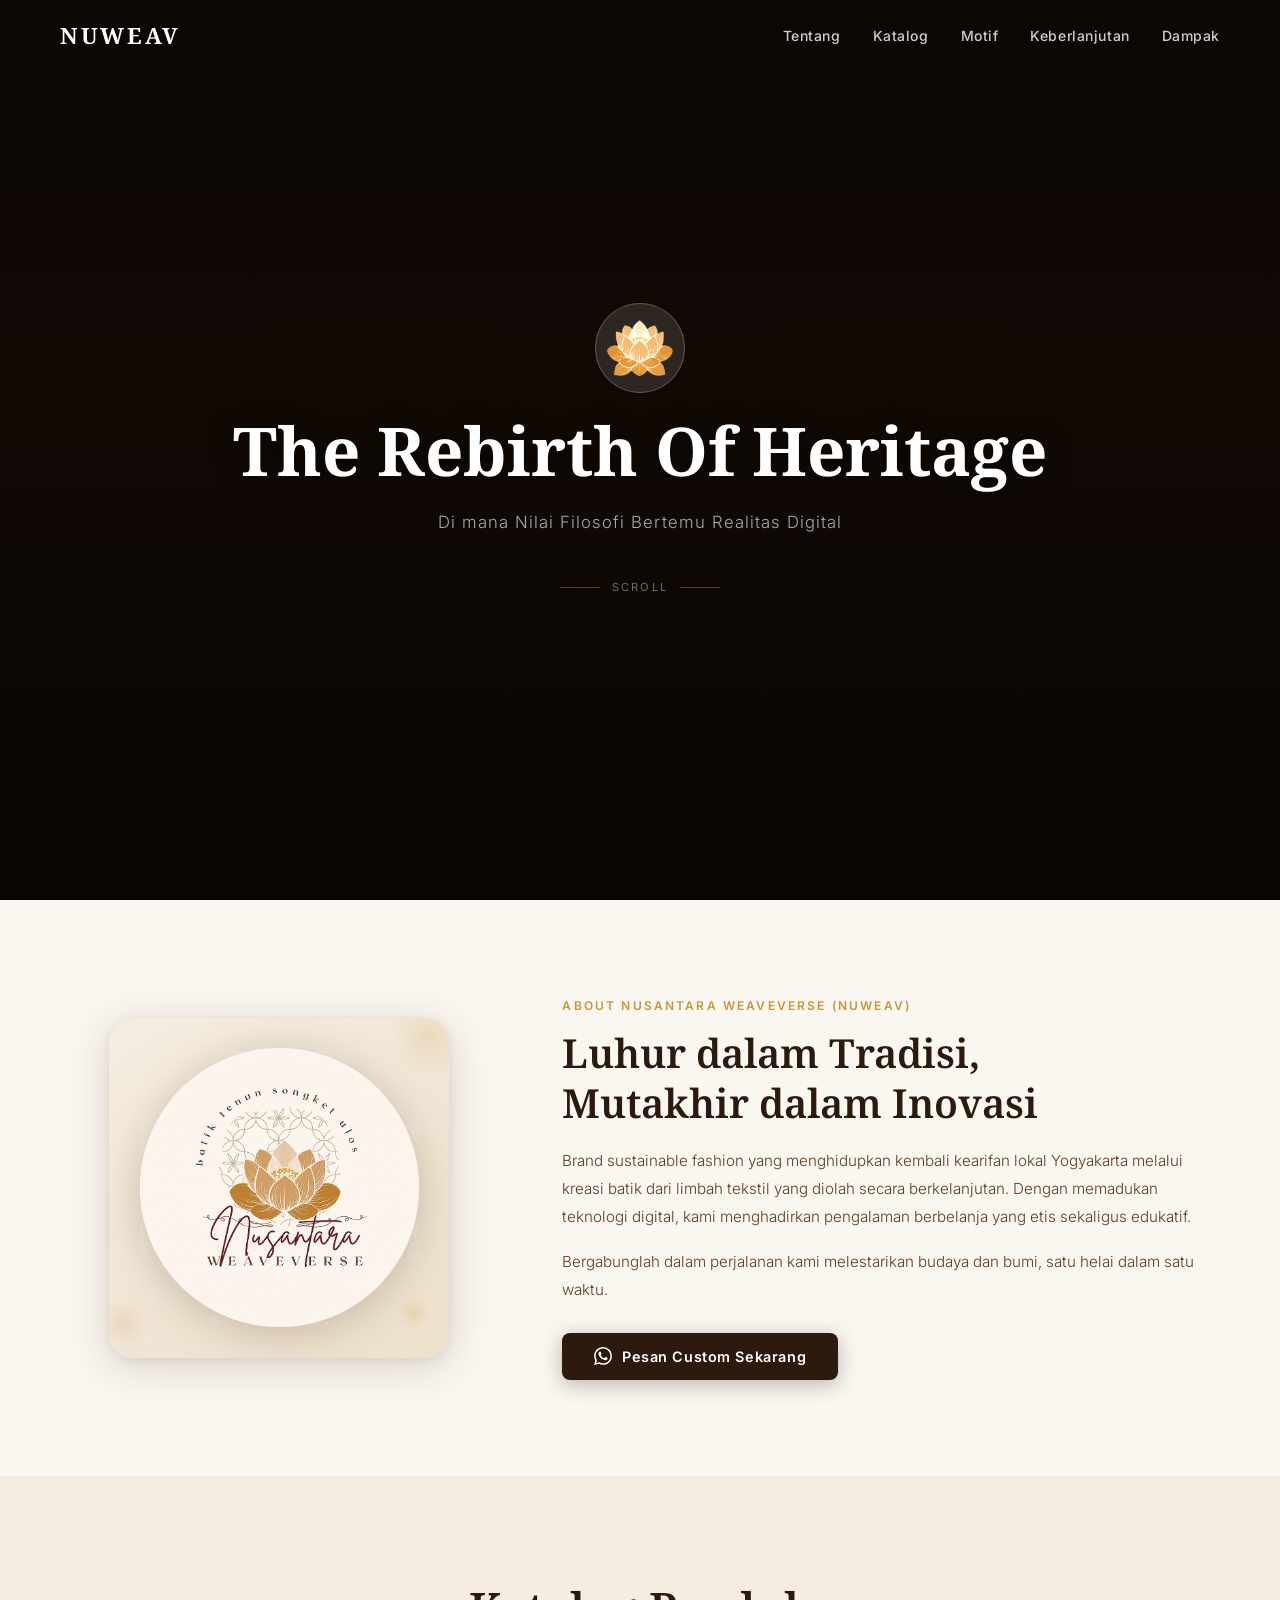
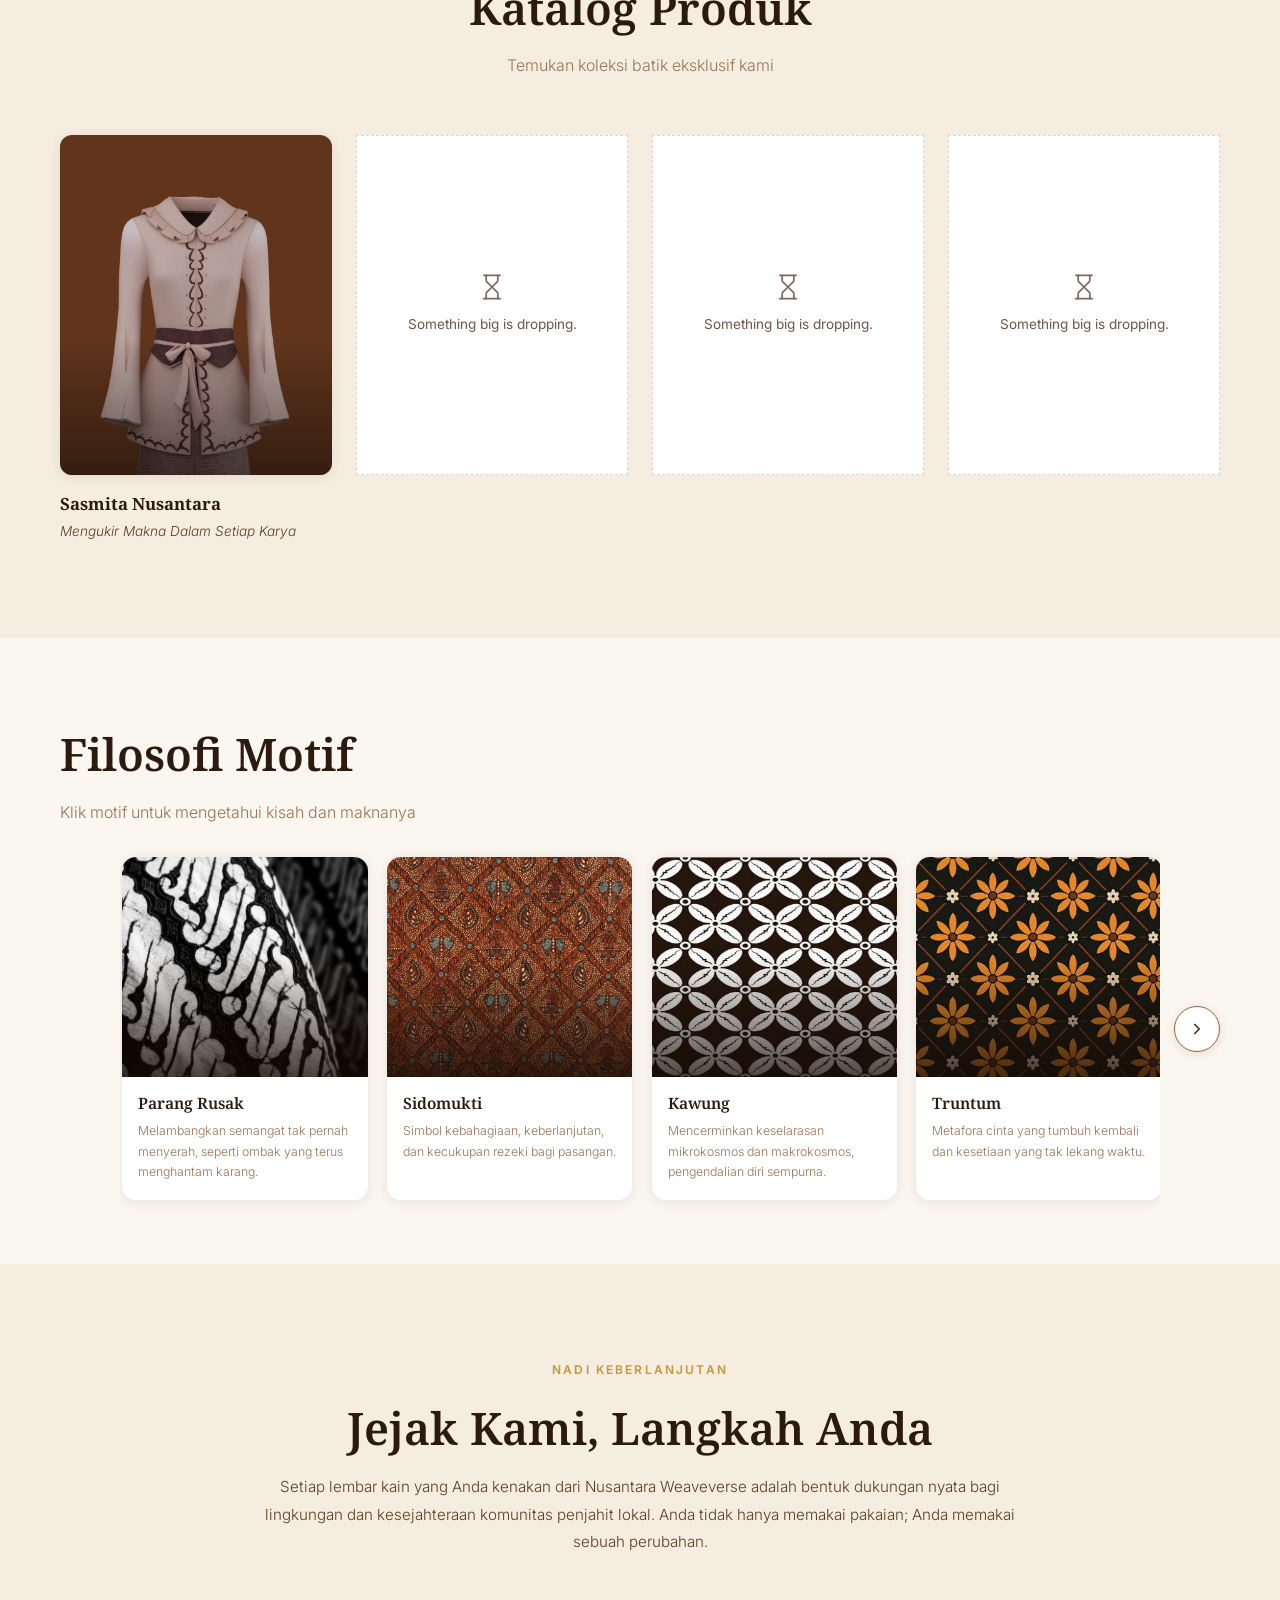
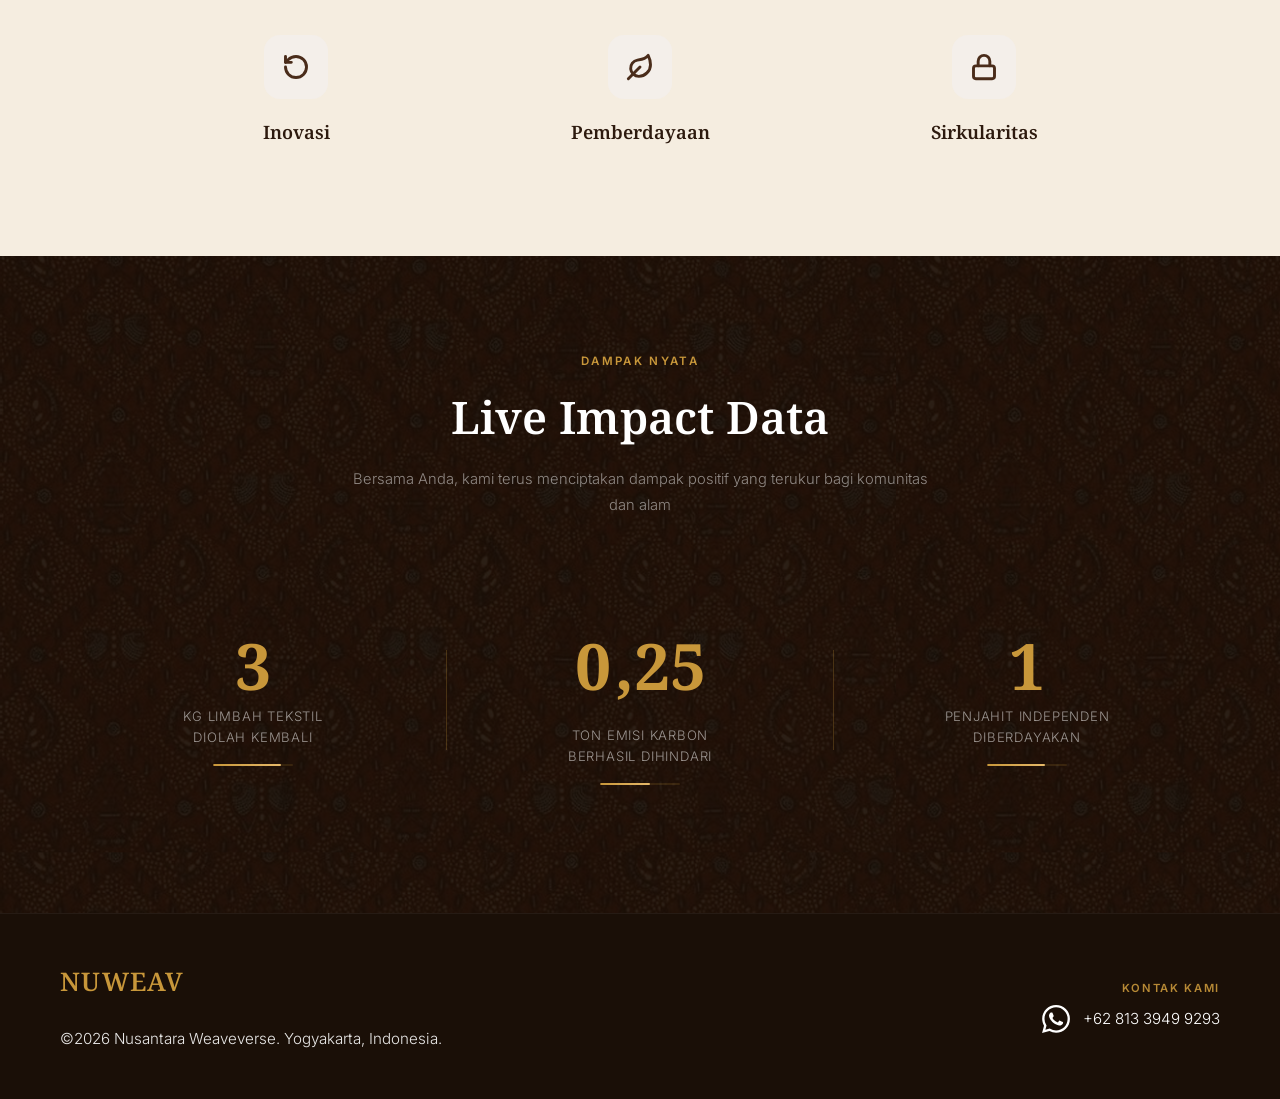
==== index.html @ a5149f07 "Add files via upload" ====
<!DOCTYPE html>
<html lang="id">
<head>
  <meta charset="UTF-8" />
  <meta name="viewport" content="width=device-width, initial-scale=1.0" />
  <title>Nuweav — The Rebirth Of Heritage</title>
  <meta name="description" content="Nuweav menghadirkan warisan batik Nusantara yang luhur dengan sentuhan inovasi modern. Temukan koleksi eksklusif kami." />
  <link rel="preconnect" href="https://fonts.googleapis.com" />
  <link rel="preconnect" href="https://fonts.gstatic.com" crossorigin />
  <link href="https://fonts.googleapis.com/css2?family=Noto+Serif:ital,wght@0,400;0,600;0,700;1,400&family=Inter:wght@300;400;500;600&display=swap" rel="stylesheet" />
  <link rel="stylesheet" href="style.css" />
  <link rel="stylesheet" href="reveal.css" />
  <link rel="icon" href="assets/bunga1.png">
</head>
<body>

  <!-- ══════════ NAVBAR ══════════ -->
  <nav class="navbar" id="navbar">
    <div class="nav-container">
      <div class="nav-logo">
        <span class="logo-text">NUWEAV</span>
      </div>
      <ul class="nav-links" id="navLinks">
        <li><a href="#about" class="nav-link">Tentang</a></li>
        <li><a href="#catalog" class="nav-link">Katalog</a></li>
        <li><a href="#motif" class="nav-link">Motif</a></li>
        <li><a href="#sustainability" class="nav-link">Keberlanjutan</a></li>
        <li><a href="#impact" class="nav-link">Dampak</a></li>
      </ul>
      <button class="hamburger" id="hamburger" aria-label="Toggle menu">
        <span></span><span></span><span></span>
      </button>
    </div>
  </nav>

  <!-- ══════════ HERO ══════════ -->
  <section class="hero" id="hero">
    <div class="hero-overlay"></div>
    <div class="hero-content">

      <div class="hero-badge">
       <img src="assets/bunga1.png" alt="Nuweav logo emblem" class="hero-logo-img" />
      </div>
      <h1 class="hero-title">The Rebirth Of Heritage</h1>
      <p class="hero-subtitle">Di mana Nilai Filosofi Bertemu Realitas Digital</p>
      <div class="hero-scroll-indicator">
        <div class="scroll-line"></div>
        <span>Scroll</span>
        <div class="scroll-line"></div>
      </div>
    </div>
    <video class="hero-video" autoplay muted loop playsinline>
    <source src="assets/batik.mp4" type="video/mp4" />
  </video>
  </section>

  <!-- ══════════ ABOUT ══════════ -->
  <section class="about" id="about">
    <div class="container">
      <div class="about-grid">

        <!-- LEFT: Logo card with animations -->
        <div class="about-visual">
          <div class="about-card" id="aboutCard">
            <!-- Floating decorative orbs -->
            <div class="orb orb-1"></div>
            <div class="orb orb-2"></div>
            <div class="orb orb-3"></div>
            <!-- Logo image -->
            <img src="assets/logobg.png" alt="Nuweav Nusantara Weaveverse logo" class="about-logo-img" id="aboutLogo" />
            <!-- Rotating ring -->
            <div class="about-ring"></div>
            <!-- Hover shimmer -->
            <div class="about-shimmer"></div>
          </div>
        </div>

        <!-- RIGHT: Text content -->
        <div class="about-content">
          <p class="section-eyebrow">About Nusantara Weaveverse (Nuweav)</p>
          <h2 class="about-title">Luhur dalam Tradisi,<br />Mutakhir dalam Inovasi</h2>
          <p class="about-body">
            Brand sustainable fashion yang menghidupkan kembali kearifan lokal Yogyakarta melalui kreasi batik dari limbah tekstil yang diolah secara berkelanjutan. Dengan memadukan teknologi digital, kami menghadirkan pengalaman berbelanja yang etis sekaligus edukatif.
          </p>
          <p class="about-body">
            Bergabunglah dalam perjalanan kami melestarikan budaya dan bumi, satu helai dalam satu waktu.
          </p>
          <div class="about-actions">
            <a href="https://wa.me/6281339499293?text=Halo%20Nuweav,%20saya%20tertarik%20untuk%20pesan%20kustom%20batik." target="_blank" class="btn-primary btn-wa" id="btnPesan">
              <svg viewBox="0 0 24 24" fill="currentColor" width="18" height="18"><path d="M17.472 14.382c-.297-.149-1.758-.867-2.03-.967-.273-.099-.471-.148-.67.15-.197.297-.767.966-.94 1.164-.173.199-.347.223-.644.075-.297-.15-1.255-.463-2.39-1.475-.883-.788-1.48-1.761-1.653-2.059-.173-.297-.018-.458.13-.606.134-.133.298-.347.446-.52.149-.174.198-.298.298-.497.099-.198.05-.371-.025-.52-.075-.149-.669-1.612-.916-2.207-.242-.579-.487-.5-.669-.51-.173-.008-.371-.01-.57-.01-.198 0-.52.074-.792.372-.272.297-1.04 1.016-1.04 2.479 0 1.462 1.065 2.875 1.213 3.074.149.198 2.096 3.2 5.077 4.487.709.306 1.262.489 1.694.625.712.227 1.36.195 1.871.118.571-.085 1.758-.719 2.006-1.413.248-.694.248-1.289.173-1.413-.074-.124-.272-.198-.57-.347m-5.421 7.403h-.004a9.87 9.87 0 01-5.031-1.378l-.361-.214-3.741.982.998-3.648-.235-.374a9.86 9.86 0 01-1.51-5.26c.001-5.45 4.436-9.884 9.888-9.884 2.64 0 5.122 1.03 6.988 2.898a9.825 9.825 0 012.893 6.994c-.003 5.45-4.437 9.884-9.885 9.884m8.413-18.297A11.815 11.815 0 0012.05 0C5.495 0 .16 5.335.157 11.892c0 2.096.547 4.142 1.588 5.945L.057 24l6.305-1.654a11.882 11.882 0 005.683 1.448h.005c6.554 0 11.89-5.335 11.893-11.893a11.821 11.821 0 00-3.48-8.413Z"/></svg>
              Pesan Custom Sekarang
            </a>
          </div>
        </div>

      </div>
    </div>
  </section>

  <!-- ══════════ KATALOG PRODUK ══════════ -->
  <section class="catalog" id="catalog">
    <div class="container">
      <div class="section-header">
        <h2 class="section-title">Katalog Produk</h2>
        <p class="section-sub">Temukan koleksi batik eksklusif kami</p>
      </div>
      <div class="catalog-grid">
        
        <!-- Product 1 (Active/Featured) -->
        <div class="catalog-item active-item" id="prod1">
          <div class="item-img-box">
            <img src="assets/bajurok.png" alt="Sasmita Nusantara" class="item-img" />
          </div>
          <div class="item-info">
            <h3 class="item-title">Sasmita Nusantara</h3>
            <p class="item-sub">Mengukir Makna Dalam Setiap Karya</p>
          </div>
        </div>

        <!-- Product 2 (Placeholder) -->
        <div class="catalog-item placeholder-item">
          <div class="placeholder-box">
            <div class="placeholder-content">
              <svg viewBox="0 0 24 24" fill="none" stroke="currentColor" stroke-width="1.5" stroke-linecap="round" stroke-linejoin="round" class="hourglass-icon">
                <path d="M5 22h14"></path>
                <path d="M5 2h14"></path>
                <path d="M17 22v-4.172a2 2 0 0 0-.586-1.414L12 12l-4.414 4.414A2 2 0 0 0 7 17.828V22"></path>
                <path d="M7 2v4.172a2 2 0 0 0 .586 1.414L12 12l4.414-4.414A2 2 0 0 0 17 6.172V2"></path>
              </svg>
              <p>Something big is dropping.</p>
            </div>
          </div>
        </div>

        <!-- Product 3 (Placeholder) -->
        <div class="catalog-item placeholder-item">
          <div class="placeholder-box">
            <div class="placeholder-content">
              <svg viewBox="0 0 24 24" fill="none" stroke="currentColor" stroke-width="1.5" stroke-linecap="round" stroke-linejoin="round" class="hourglass-icon">
                <path d="M5 22h14"></path>
                <path d="M5 2h14"></path>
                <path d="M17 22v-4.172a2 2 0 0 0-.586-1.414L12 12l-4.414 4.414A2 2 0 0 0 7 17.828V22"></path>
                <path d="M7 2v4.172a2 2 0 0 0 .586 1.414L12 12l4.414-4.414A2 2 0 0 0 17 6.172V2"></path>
              </svg>
              <p>Something big is dropping.</p>
            </div>
          </div>
        </div>

        <!-- Product 4 (Placeholder) -->
        <div class="catalog-item placeholder-item">
          <div class="placeholder-box">
            <div class="placeholder-content">
              <svg viewBox="0 0 24 24" fill="none" stroke="currentColor" stroke-width="1.5" stroke-linecap="round" stroke-linejoin="round" class="hourglass-icon">
                <path d="M5 22h14"></path>
                <path d="M5 2h14"></path>
                <path d="M17 22v-4.172a2 2 0 0 0-.586-1.414L12 12l-4.414 4.414A2 2 0 0 0 7 17.828V22"></path>
                <path d="M7 2v4.172a2 2 0 0 0 .586 1.414L12 12l4.414-4.414A2 2 0 0 0 17 6.172V2"></path>
              </svg>
              <p>Something big is dropping.</p>
            </div>
          </div>
        </div>

      </div>
    </div>
  </section>

  <!-- ══════════ FILOSOFI MOTIF ══════════ -->
  <section class="motif" id="motif">
    <div class="container">

      <div class="motif-top">
        <div>
          <h2 class="section-title">Filosofi Motif</h2>
          <p class="section-sub">Klik motif untuk mengetahui kisah dan maknanya</p>
        </div>
      </div>

      <!-- [left-arrow] [overflow-clip] [right-arrow] -->
      <div class="motif-row">

        <button class="motif-arr motif-arr-left motif-hidden" id="motifLeft" aria-label="Sebelumnya">
          <svg viewBox="0 0 24 24" fill="none" stroke="currentColor" stroke-width="2.2" stroke-linecap="round" stroke-linejoin="round">
            <polyline points="15 18 9 12 15 6"/>
          </svg>
        </button>

        <div class="motif-clip" id="motifClip">
          <div class="motif-track" id="motifTrack">

            <div class="motif-slide" data-key="parang">
              <div class="motif-img-wrap">
                <img src="assets/motif1.png" alt="Motif Parang Rusak" class="motif-img" />
                <div class="motif-gradient"></div>
                <span class="motif-hint">Klik untuk filosofi</span>
              </div>
              <div class="motif-caption">
                <h3 class="motif-name">Parang Rusak</h3>
                <p class="motif-desc">Melambangkan semangat tak pernah menyerah, seperti ombak yang terus menghantam karang.</p>
              </div>
            </div>

            <div class="motif-slide" data-key="sidomukti">
              <div class="motif-img-wrap">
                <img src="assets/Motif/motif2.png" alt="Motif Sidomukti" class="motif-img" />
                <div class="motif-gradient"></div>
                <span class="motif-hint">Klik untuk filosofi</span>
              </div>
              <div class="motif-caption">
                <h3 class="motif-name">Sidomukti</h3>
                <p class="motif-desc">Simbol kebahagiaan, keberlanjutan, dan kecukupan rezeki bagi pasangan.</p>
              </div>
            </div>

            <div class="motif-slide" data-key="kawung">
              <div class="motif-img-wrap">
                <img src="assets/Motif/motif3.png" alt="Motif Kawung" class="motif-img" />
                <div class="motif-gradient"></div>
                <span class="motif-hint">Klik untuk filosofi</span>
              </div>
              <div class="motif-caption">
                <h3 class="motif-name">Kawung</h3>
                <p class="motif-desc">Mencerminkan keselarasan mikrokosmos dan makrokosmos, pengendalian diri sempurna.</p>
              </div>
            </div>

            <div class="motif-slide" data-key="truntum">
              <div class="motif-img-wrap">
                <img src="assets/Motif/motif4.png" alt="Motif Truntum" class="motif-img" />
                <div class="motif-gradient"></div>
                <span class="motif-hint">Klik untuk filosofi</span>
              </div>
              <div class="motif-caption">
                <h3 class="motif-name">Truntum</h3>
                <p class="motif-desc">Metafora cinta yang tumbuh kembali dan kesetiaan yang tak lekang waktu.</p>
              </div>
            </div>

            <div class="motif-slide" data-key="sekarjagad">
              <div class="motif-img-wrap">
                <img src="assets/motif5.png" alt="Motif Sekar Jagad" class="motif-img" />
                <div class="motif-gradient"></div>
                <span class="motif-hint">Klik untuk filosofi</span>
              </div>
              <div class="motif-caption">
                <h3 class="motif-name">Sekar Jagad</h3>
                <p class="motif-desc">Keindahan keragaman dunia — menyatukan berbagai pola dalam satu harmoni.</p>
              </div>
            </div>

          </div><!-- /motif-track -->
        </div><!-- /motif-clip -->

        <button class="motif-arr motif-arr-right" id="motifRight" aria-label="Selanjutnya">
          <svg viewBox="0 0 24 24" fill="none" stroke="currentColor" stroke-width="2.2" stroke-linecap="round" stroke-linejoin="round">
            <polyline points="9 18 15 12 9 6"/>
          </svg>
        </button>

      </div><!-- /motif-row -->
    </div>
  </section>

    <!-- ══════════ MODAL FILOSOFI ══════════ -->
  <div class="motif-modal" id="motifModal" role="dialog" aria-modal="true" aria-label="Filosofi Motif">
    <div class="modal-backdrop" id="modalBackdrop"></div>
    <div class="modal-panel" id="modalPanel">
      <button class="modal-close" id="modalClose" aria-label="Tutup">&times;</button>
      <div class="modal-inner">
        <div class="modal-img-wrap">
          <img src="" alt="" class="modal-img" id="modalImg" />
        </div>
        <div class="modal-body">
          <p class="modal-eyebrow">Filosofi Motif</p>
          <h2 class="modal-title" id="modalTitle"></h2>
          <div class="modal-content" id="modalContent"></div>
        </div>
      </div>
    </div>
  </div>

  <!-- ══════════ MODAL PRODUK 3D ══════════ -->
  <div class="prod-modal" id="prodModal" role="dialog" aria-modal="true" aria-label="Detail Produk">
    <div class="modal-backdrop" id="prodModalBackdrop"></div>
    <div class="prod-panel">
      <button class="modal-close" id="prodModalClose" aria-label="Tutup">&times;</button>
      
      <!-- Kiri: 3D Model -->
      <div class="prod-3d-wrap">
        <model-viewer 
          src="assets/kebaya.glb" 
          camera-controls 
          auto-rotate 
          disable-zoom
          disable-pan
          scale="1.15 1.15 1.15"
          min-camera-orbit="auto 85deg auto"
          max-camera-orbit="auto 85deg auto"
          shadow-intensity="1"
          exposure="1"
          alt="3D Model Kebaya">
          <!-- Loading Indicator -->
          <div class="progress-bar hide" slot="progress-bar">
            <div class="update-bar"></div>
            <div class="progress-text" id="modelProgressText">Memuat 3D... 0%</div>
          </div>
          <div slot="poster" class="poster"></div>
        </model-viewer>
      </div>

      <!-- Kanan: Konten Teks -->
      <div class="prod-info-box">
        <div class="prod-info-inner">
          <h2 class="prod-title">Sasmita Nusantara</h2>
          <div class="prod-divider"></div>
          
          <div class="prod-desc">
            <p class="prod-quote">"Mengukir Makna dalam Setiap Karya. Menghadirkan harmoni tradisi dan estetika modern dalam satu isyarat indah."</p>
          </div>
          
          <div class="prod-action-area">
            <div class="prod-price-box">
              <span class="price-label">Harga</span>
              <span class="prod-price">Rp1.050.000</span>
            </div>
            
            <a href="checkout/index.html" class="btn-beli-elegant">
              <span>Pesan</span>
              <svg viewBox="0 0 24 24" fill="none" stroke="currentColor" stroke-width="2" stroke-linecap="round" stroke-linejoin="round"><line x1="5" y1="12" x2="19" y2="12"></line><polyline points="12 5 19 12 12 19"></polyline></svg>
            </a>
          </div>
        </div>
      </div>

    </div>
  </div>

  <!-- ══════════ NADI KEBERLANJUTAN ══════════ -->
  <section class="sustainability" id="sustainability">
    <div class="container">
      <div class="sustain-inner">
        <div class="section-header sustain-clean-header">
          <h2 class="section-eyebrow">Nadi Keberlanjutan</h2>
          <h1 class="section-title">Jejak Kami, Langkah Anda</h1>
          <p class="sustain-desc"> 
            Setiap lembar kain yang Anda kenakan dari Nusantara Weaveverse adalah bentuk dukungan nyata bagi lingkungan dan kesejahteraan komunitas penjahit lokal. Anda tidak hanya memakai pakaian; Anda memakai sebuah perubahan.
          </p>
        </div>

        <div class="sustain-grid">
          
          <div class="sustain-item">
            <button class="sustain-btn">
              <div class="sustain-icon">
                <svg viewBox="0 0 24 24" fill="none" stroke="currentColor" stroke-width="2.5" stroke-linecap="round" stroke-linejoin="round">
                  <path d="M3 12a9 9 0 1 0 9-9 9.75 9.75 0 0 0-6.74 2.74L3 8"/><path d="M3 3v5h5"/>
                </svg>
              </div>
              <span class="sustain-btn-text">Inovasi</span>
            </button>
            <div class="sustain-content">
              <div class="sustain-content-inner">
                <ul>
                  <li><strong>Upcycled Craft :</strong> Mengubah perca kain berkualitas menjadi struktur utama desain premium.</li>
                  <li><strong>Simbiosis Estetika :</strong> Mengintegrasikan motif pakem (Parang & Kawung) ke material daur ulang tanpa cela.</li>
                  <li><strong>Target Zero Landfill :</strong> Komitmen nyata memutus alur sampah tekstil menuju TPA melalui rekayasa desain.</li>
                </ul>
              </div>
            </div>
          </div>

          <div class="sustain-item">
            <button class="sustain-btn">
              <div class="sustain-icon">
                <svg viewBox="0 0 24 24" fill="none" stroke="currentColor" stroke-width="2.5" stroke-linecap="round" stroke-linejoin="round">
                  <path d="M11 20A7 7 0 0 1 9.8 6.1C15.5 5 17 4.48 19 2c1 2 2 4.18 2 8 0 5.5-4.78 10-10 10Z"/><path d="M2 22l10-10"/>
                </svg>
              </div>
              <span class="sustain-btn-text">Pemberdayaan</span>
            </button>
            <div class="sustain-content">
              <div class="sustain-content-inner">
                <ul>
                  <li><strong>Penjahit Berdaya :</strong> Kemitraan dengan penjahit rumahan Yogyakarta lewat sistem upah yang adil (fair wage).</li>
                  <li><strong>Ekosistem Lokal :</strong> Menjaga napas ekonomi UMKM pengrajin batik tulis dan cap tradisional.</li>
                </ul>
              </div>
            </div>
          </div>

          <div class="sustain-item">
            <button class="sustain-btn">
              <div class="sustain-icon">
                <svg viewBox="0 0 24 24" fill="none" stroke="currentColor" stroke-width="2.5" stroke-linecap="round" stroke-linejoin="round">
                  <rect x="3" y="11" width="18" height="11" rx="2" ry="2"></rect><path d="M7 11V7a5 5 0 0 1 10 0v4"></path>
                </svg>
              </div>
              <span class="sustain-btn-text">Sirkularitas</span>
            </button>
            <div class="sustain-content">
              <div class="sustain-content-inner">
                <ul>
                  <li><strong>Slow Fashion :</strong> Fokus pada kualitas ketimbang kuantitas; satu produk untuk selamanya.</li>
                  <li><strong>Circular System :</strong> Menghilangkan konsep "sampah" dalam setiap tahap produksi dari hulu ke hilir.</li>
                </ul>
              </div>
            </div>
          </div>

        </div>
      </div>
    </div>
  </section>

  <!-- ══════════ LIVE IMPACT DATA ══════════ -->
  <section class="impact" id="impact">
    <div class="impact-bg-pattern"></div>
    <div class="container">
      <div class="impact-header">
        <p class="impact-eyebrow">Dampak Nyata</p>
        <h2 class="impact-title">Live Impact Data</h2>
        <p class="impact-sub">Bersama Anda, kami terus menciptakan dampak positif yang terukur bagi komunitas dan alam</p>
      </div>
      <div class="impact-stats">
        <div class="stat-item" id="statPengrajin">
          <div class="stat-number" data-target="10">0</div>
          <p class="stat-label">KG LIMBAH TEKSTIL<br>DIOLAH KEMBALI</p>
          <div class="stat-bar">
            <div class="stat-fill" style="--fill-width: 85%"></div>
          </div>
        </div>
        <div class="stat-divider"></div>
        <div class="stat-item" id="statMotif">
          <div class="stat-number" data-target="1">0</div>
          <div class="stat-unit">,25</div>
          <p class="stat-label">TON EMISI KARBON<br>BERHASIL DIHINDARI</p>
          <div class="stat-bar">
            <div class="stat-fill" style="--fill-width: 62%"></div>
          </div>
        </div>
        <div class="stat-divider"></div>
        <div class="stat-item" id="statWarisan">
          <div class="stat-number" data-target="3">0</div>
          <p class="stat-label">PENJAHIT INDEPENDEN<br>DIBERDAYAKAN</p>
          <div class="stat-bar">
            <div class="stat-fill" style="--fill-width: 73%"></div>
          </div>
        </div>
      </div>
    </div>
  </section>

  <!-- ══════════ FOOTER ══════════ -->
  <footer class="footer" id="footer">
    <div class="container footer-flex">
      <div class="footer-left">
        <h2 class="footer-brand">NUWEAV</h2>
        <p class="footer-copy">©2026 Nusantara Weaveverse. Yogyakarta, Indonesia.</p>
      </div>
      <div class="footer-right">
        <p class="footer-contact-label">Kontak Kami</p>
        <a href="https://wa.me/6281339499293" class="footer-contact" target="_blank" rel="noopener noreferrer">
          <svg viewBox="0 0 24 24" fill="currentColor" class="wa-icon">
            <path d="M17.472 14.382c-.297-.149-1.758-.867-2.03-.967-.273-.099-.471-.148-.67.15-.197.297-.767.966-.94 1.164-.173.199-.347.223-.644.075-.297-.15-1.255-.463-2.39-1.475-.888-.788-1.489-1.761-1.663-2.06-.173-.297-.018-.458.13-.606.134-.133.298-.347.446-.52.149-.174.198-.298.298-.497.099-.198.05-.371-.025-.52-.075-.149-.669-1.612-.916-2.207-.242-.579-.487-.5-.669-.51-.173-.008-.371-.01-.57-.01-.198 0-.52.074-.792.372-.272.297-1.04 1.016-1.04 2.479 0 1.462 1.065 2.875 1.213 3.074.149.198 2.096 3.2 5.077 4.487.709.306 1.262.489 1.694.625.712.227 1.36.195 1.871.118.571-.085 1.758-.719 2.006-1.413.248-.694.248-1.289.173-1.413-.074-.124-.272-.198-.57-.347m-5.421 7.403h-.004a9.87 9.87 0 01-5.031-1.378l-.361-.214-3.741.982.998-3.648-.235-.374a9.86 9.86 0 01-1.51-5.26c.001-5.45 4.436-9.884 9.888-9.884 2.64 0 5.122 1.03 6.988 2.898a9.825 9.825 0 012.893 6.994c-.003 5.45-4.437 9.884-9.885 9.884m8.413-18.297A11.815 11.815 0 0012.05 0C5.495 0 .16 5.335.157 11.892c0 2.096.547 4.142 1.588 5.945L.057 24l6.305-1.654a11.882 11.882 0 005.683 1.448h.005c6.554 0 11.89-5.335 11.893-11.893a11.821 11.821 0 00-3.48-8.413z"/>
          </svg>
          <span class="wa-text">+62 813 3949 9293</span>
        </a>
      </div>
    </div>
  </footer>

  <!-- Model-viewer library for 3D rendering -->
  <script type="module" src="https://ajax.googleapis.com/ajax/libs/model-viewer/3.5.0/model-viewer.min.js"></script>
  <script src="script.js"></script>
</body>
</html>
---- style.css ----
/* ═══════════════════════════════════════
   NUSEAST — Global Styles
═══════════════════════════════════════ */
*, *::before, *::after { box-sizing: border-box; margin: 0; padding: 0; }

:root {
  --brown-900: #1a0f07;
  --brown-800: #2d1a0e;
  --brown-700: #4a2c1a;
  --brown-600: #6b3f25;
  --brown-400: #a0622e;
  --brown-300: #c4874d;
  --gold:       #c8973a;
  --gold-light: #e6b96a;
  --cream:      #f5ede0;
  --cream-dark: #ede0cc;
  --off-white:  #faf6f0;
  --text-dark:  #1a110a;
  --text-mid:   #5c3d22;
  --text-light: #9a7355;
  --white:      #ffffff;

  --font-display: 'Noto Serif', serif;
  --font-body:    'Inter', sans-serif;

  --transition: 0.35s cubic-bezier(0.4,0,0.2,1);
  --shadow-sm: 0 2px 12px rgba(74,44,26,0.10);
  --shadow-md: 0 8px 32px rgba(74,44,26,0.15);
  --shadow-lg: 0 20px 60px rgba(74,44,26,0.20);
}

html { scroll-behavior: smooth; }

/* Offset untuk fixed navbar saat klik anchor */
section[id] { scroll-margin-top: 80px; }

body {
  font-family: var(--font-body);
  background: var(--off-white);
  color: var(--text-dark);
  overflow-x: hidden;
  line-height: 1.6;
}

img { display: block; max-width: 100%; }
a { text-decoration: none; color: inherit; }
ul { list-style: none; }
button { cursor: pointer; border: none; background: none; font-family: inherit; }

.container {
  width: min(1160px, 92%);
  margin-inline: auto;
}

/* ── Shared Section Styles ── */
.section-header { text-align: center; margin-bottom: 3.5rem; }
.section-title {
  font-family: var(--font-display);
  font-size: clamp(1.8rem, 4vw, 2.8rem);
  color: var(--brown-800);
  font-weight: 600;
  margin-bottom: 0.6rem;
}
.section-sub {
  color: var(--text-light);
  font-size: 1rem;
  font-weight: 300;
}
.section-eyebrow {
  font-size: 0.75rem;
  letter-spacing: 0.18em;
  text-transform: uppercase;
  color: var(--gold);
  font-weight: 600;
  margin-bottom: 0.8rem;
}

/* ═══════════════════════════════════════
   NAVBAR
═══════════════════════════════════════ */
.navbar {
  position: fixed;
  top: 0; left: 0; right: 0;
  z-index: 1000;
  padding: 1.1rem 0;
  transition: var(--transition);
}
.navbar.scrolled {
  background: rgba(26,15,7,0.92);
  backdrop-filter: blur(14px);
  padding: 0.7rem 0;
  box-shadow: 0 4px 30px rgba(0,0,0,0.3);
}
.nav-container {
  width: min(1160px, 92%);
  margin-inline: auto;
  display: flex;
  align-items: center;
  gap: 2rem;
}
.nav-logo {
  margin-right: auto;
}
.logo-text {
  font-family: var(--font-display);
  font-size: 1.4rem;
  font-weight: 700;
  color: var(--white);
  letter-spacing: 0.12em;
}
.nav-links {
  display: flex;
  gap: 2rem;
  align-items: center;
}
.nav-link {
  color: rgba(255,255,255,0.8);
  font-size: 0.875rem;
  font-weight: 500;
  letter-spacing: 0.04em;
  position: relative;
  transition: color var(--transition);
}
.nav-link::after {
  content: '';
  position: absolute;
  bottom: -3px; left: 0; right: 100%;
  height: 1px;
  background: var(--gold);
  transition: right var(--transition);
}
.nav-link:hover { color: var(--gold-light); }
.nav-link:hover::after { right: 0; }
.btn-nav-cta {
  background: var(--brown-700);
  color: var(--white);
  padding: 0.5rem 1.4rem;
  border-radius: 6px;
  font-size: 0.875rem;
  font-weight: 600;
  letter-spacing: 0.04em;
  transition: background var(--transition), transform var(--transition);
  white-space: nowrap;
}
.btn-nav-cta:hover {
  background: var(--gold);
  transform: translateY(-1px);
}
.hamburger {
  display: none;
  flex-direction: column;
  gap: 5px;
  padding: 4px;
}
.hamburger span {
  display: block;
  width: 24px; height: 3px;
  background: var(--white);
  border-radius: 3px;
  transition: var(--transition);
}
.hamburger.active span:nth-child(1) { transform: translateY(8px) rotate(45deg); }
.hamburger.active span:nth-child(2) { opacity: 0; }
.hamburger.active span:nth-child(3) { transform: translateY(-8px) rotate(-45deg); }

/* ═══════════════════════════════════════
   HERO
═══════════════════════════════════════ */
.hero {
  position: relative;
  min-height: 100vh;
  display: flex;
  align-items: center;
  justify-content: center;
  overflow: hidden;
  background: var(--brown-900);
}
.hero-video {
  position: absolute;
  inset: 0;
  width: 100%;
  height: 100%;
  object-fit: cover;
  object-position: center;
  filter: brightness(0.18) saturate(0.8);
  pointer-events: none;
}
.hero-overlay {
  position: absolute;
  inset: 0;
  background: linear-gradient(
    180deg,
    rgba(8,4,2,0.72) 0%,
    rgba(8,4,2,0.55) 45%,
    rgba(8,4,2,0.88) 100%
  );
}
.hero-content {
  position: relative;
  z-index: 2;
  text-align: center;
  padding: 2rem;
  display: flex;
  flex-direction: column;
  align-items: center;
  gap: 1.2rem;
  animation: heroFadeUp 1s ease both;
}
@keyframes heroFadeUp {
  from { opacity: 0; transform: translateY(30px); }
  to   { opacity: 1; transform: translateY(0); }
}
.hero-badge {
  width: 90px; height: 90px;
  border-radius: 50%;
  background: rgba(255,255,255,0.12);
  backdrop-filter: blur(8px);
  border: 1px solid rgba(200,151,58,0.4);
  display: flex; align-items: center; justify-content: center;
  overflow: hidden;
  animation: rotateSlow 20s linear infinite;
}
@keyframes rotateSlow {
  from { box-shadow: 0 0 0 0 rgba(200,151,58,0.3); }
  50%  { box-shadow: 0 0 30px 8px rgba(200,151,58,0.15); }
  to   { box-shadow: 0 0 0 0 rgba(200,151,58,0.3); }
}
.hero-logo-img {
  width: 70px; height: 70px;
  object-fit: contain;
  filter: brightness(1.2);
}
.hero-title {
  font-family: var(--font-display);
  font-size: clamp(2.2rem, 6vw, 4.2rem);
  color: var(--white);
  font-weight: 700;
  line-height: 1.15;
  text-shadow: 0 4px 30px rgba(0,0,0,0.4);
  white-space: nowrap;
}
.hero-subtitle {
  color: rgba(255,255,255,0.65);
  font-size: clamp(0.9rem, 2vw, 1.05rem);
  font-weight: 300;
  letter-spacing: 0.06em;
}
.hero-scroll-indicator {
  display: flex;
  align-items: center;
  gap: 0.8rem;
  margin-top: 1.5rem;
  color: rgba(255,255,255,0.4);
  font-size: 0.7rem;
  letter-spacing: 0.18em;
  text-transform: uppercase;
  animation: bounce 2s ease-in-out infinite;
}
@keyframes bounce {
  0%,100% { transform: translateY(0); }
  50%      { transform: translateY(6px); }
}
.scroll-line {
  width: 40px; height: 1px;
  background: rgba(200,151,58,0.4);
}

/* ═══════════════════════════════════════
   ABOUT
═══════════════════════════════════════ */
.about {
  padding: 6rem 0;
  background: var(--off-white);
}
.about-grid {
  display: grid;
  grid-template-columns: 1fr 1.5fr;
  gap: 4rem;
  align-items: center;
}
.about-visual {
  display: flex;
  justify-content: center;
}

/* ── About Card (logo kiri) ── */
.about-card {
  position: relative;
  width: 340px;
  height: 340px;
  border-radius: 24px;
  background: linear-gradient(145deg, var(--cream) 0%, var(--cream-dark) 100%);
  box-shadow: 0 8px 40px rgba(74,44,26,0.18), 0 2px 8px rgba(74,44,26,0.08);
  display: flex;
  align-items: center;
  justify-content: center;
  overflow: hidden;
  cursor: pointer;
  transition: transform 0.4s ease, box-shadow 0.4s ease;
  transform-style: preserve-3d;
}
.about-card:hover {
  box-shadow: 0 20px 60px rgba(74,44,26,0.25);
}

/* Logo image */
.about-logo-img {
  width: 82%;
  height: 82%;
  object-fit: contain;
  position: relative;
  z-index: 3;
  transition: transform 0.5s cubic-bezier(0.34,1.56,0.64,1);
  filter: drop-shadow(0 6px 20px rgba(74,44,26,0.25));
}
.about-card:hover .about-logo-img {
  transform: scale(1.06) translateY(-4px);
}

/* Rotating decorative ring */
.about-ring {
  position: absolute;
  inset: -8px;
  border-radius: 30px;
  border: 1.5px dashed rgba(200,151,58,0.35);
  animation: ringRotate 18s linear infinite;
  z-index: 1;
}
@keyframes ringRotate {
  from { transform: rotate(0deg); }
  to   { transform: rotate(360deg); }
}

/* Shimmer overlay on hover */
.about-shimmer {
  position: absolute;
  inset: 0;
  border-radius: 24px;
  background: linear-gradient(
    135deg,
    transparent 30%,
    rgba(255,255,255,0.25) 50%,
    transparent 70%
  );
  transform: translateX(-100%);
  transition: transform 0.6s ease;
  z-index: 4;
  pointer-events: none;
}
.about-card:hover .about-shimmer {
  transform: translateX(100%);
}

/* Floating orbs */
.orb {
  position: absolute;
  border-radius: 50%;
  pointer-events: none;
  z-index: 2;
  opacity: 0.5;
}
.orb-1 {
  width: 80px; height: 80px;
  background: radial-gradient(circle, rgba(200,151,58,0.35) 0%, transparent 70%);
  top: -20px; right: -20px;
  animation: orbFloat 4s ease-in-out infinite;
}
.orb-2 {
  width: 50px; height: 50px;
  background: radial-gradient(circle, rgba(196,135,77,0.3) 0%, transparent 70%);
  bottom: 10px; left: -10px;
  animation: orbFloat 5.5s ease-in-out infinite 1.2s;
}
.orb-3 {
  width: 30px; height: 30px;
  background: radial-gradient(circle, rgba(200,151,58,0.4) 0%, transparent 70%);
  bottom: 30px; right: 20px;
  animation: orbFloat 3.8s ease-in-out infinite 0.6s;
}
@keyframes orbFloat {
  0%,100% { transform: translateY(0px) scale(1); }
  50%      { transform: translateY(-12px) scale(1.1); }
}

.about-title {
  font-family: var(--font-display);
  font-size: clamp(1.7rem, 3.5vw, 2.5rem);
  color: var(--brown-800);
  font-weight: 600;
  line-height: 1.25;
  margin-bottom: 1.2rem;
}
.about-body {
  color: var(--text-mid);
  font-size: 0.95rem;
  line-height: 1.85;
  margin-bottom: 1rem;
  font-weight: 300;
}
.about-actions { margin-top: 1.8rem; }
.btn-primary {
  display: inline-flex;
  align-items: center;
  gap: 0.6rem;
  background: var(--brown-800);
  color: var(--white);
  padding: 0.75rem 2rem;
  border-radius: 8px;
  font-size: 0.9rem;
  font-weight: 600;
  letter-spacing: 0.04em;
  transition: background var(--transition), transform var(--transition), box-shadow var(--transition);
  box-shadow: 0 4px 20px rgba(42,24,14,0.3);
}
.btn-primary:hover {
  background: var(--gold);
  transform: translateY(-2px);
  box-shadow: 0 8px 28px rgba(200,151,58,0.35);
}
.btn-wa svg { flex-shrink: 0; }

/* ═══════════════════════════════════════
   CATALOG
═══════════════════════════════════════ */
.catalog {
  padding: 6rem 0;
  background: var(--cream);
}
.catalog-grid {
  display: grid;
  grid-template-columns: repeat(4, 1fr);
  gap: 1.5rem;
}
.catalog-item {
  display: flex;
  flex-direction: column;
  cursor: pointer;
}
.item-img-box {
  background: #60351c;
  height: 340px;
  display: flex;
  align-items: flex-start;
  justify-content: center;
  margin-bottom: 1rem;
  transition: transform var(--transition), box-shadow var(--transition);
  position: relative;
  border-radius: 12px;
  box-shadow: var(--shadow-sm);
  overflow: hidden;
}
.item-img-box::after {
  content: '';
  position: absolute;
  inset: 0;
  background: linear-gradient(to top, rgba(10, 5, 2, 0.5) 0%, transparent 40%);
  pointer-events: none;
  z-index: 2;
}
.catalog-item.active-item:hover .item-img-box {
  transform: translateY(-6px);
  box-shadow: var(--shadow-md);
}
.item-img {
  width: 100%;
  height: 100%;
  object-fit: cover;
  object-position: top center;
  transition: transform 0.6s cubic-bezier(0.34, 1.56, 0.64, 1), filter 0.6s ease;
  filter: brightness(1.15);
  transform: scale(1.2);
}
.catalog-item.active-item:hover .item-img {
  transform: scale(1.2) translateY(-20px);
  filter: brightness(1.3);
}
.item-info {
  text-align: left;
}
.item-title {
  font-family: var(--font-display);
  font-size: 1.05rem;
  color: var(--brown-800);
  font-weight: 700;
  margin-bottom: 0.2rem;
}
.item-sub {
  font-size: 0.85rem;
  color: var(--text-mid);
  font-style: italic;
  font-weight: 300;
}

/* Placeholders */
.placeholder-box {
  background: var(--white);
  border: 1.5px dashed rgba(74, 44, 26, 0.2);
  height: 340px;
  display: flex;
  align-items: center;
  justify-content: center;
  text-align: center;
  transition: background var(--transition);
}
.placeholder-box:hover {
  background: rgba(255,255,255,0.7);
}
.placeholder-content {
  display: flex;
  flex-direction: column;
  align-items: center;
  gap: 0.8rem;
  color: var(--brown-700);
}
.hourglass-icon {
  width: 28px;
  height: 28px;
  opacity: 0.7;
}
.placeholder-content p {
  font-size: 0.85rem;
  font-weight: 400;
  opacity: 0.8;
}

/* ═══════════════════════════════════════
   FILOSOFI MOTIF
═══════════════════════════════════════ */
.motif {
  padding: 5rem 0 4rem;
  background: var(--off-white);
}
.motif-top {
  margin-bottom: 2rem;
}

/* Row: [arrow-left] [clip] [arrow-right] */
.motif-row {
  display: flex;
  align-items: center;
  gap: 1rem;
}

/* Arrow button — always in DOM to keep layout stable */
.motif-arr {
  flex-shrink: 0;
  width: 46px; height: 46px;
  border-radius: 50%;
  border: 1.5px solid var(--brown-400);
  background: var(--white);
  color: var(--brown-700);
  display: flex; align-items: center; justify-content: center;
  cursor: pointer;
  transition: background var(--transition), color var(--transition),
              border-color var(--transition), transform var(--transition),
              box-shadow var(--transition), opacity 0.25s ease;
  box-shadow: 0 2px 10px rgba(74,44,26,0.12);
}
.motif-arr svg { width: 18px; height: 18px; display: block; }
.motif-arr:hover {
  background: var(--brown-800);
  color: var(--white);
  border-color: var(--brown-800);
  box-shadow: 0 6px 20px rgba(74,44,26,0.22);
}
.motif-arr:active { transform: scale(0.94); }

/* Hidden state — invisible but keeps layout space */
.motif-hidden {
  opacity: 0;
  pointer-events: none;
}

/* Clip — overflow hidden but with padding room for card shadows */
.motif-clip {
  flex: 1;
  overflow: hidden;
  /* Shadow fix: padding lets shadow show, negative margin compensates visually */
  padding: 20px 2px 24px;
  margin: -20px -2px -24px;
}

/* Track — translates horizontally on page change */
.motif-track {
  display: flex;
  gap: 1.2rem;
  transition: transform 0.52s cubic-bezier(0.4, 0, 0.2, 1);
  will-change: transform;
}

/* Slides — width is set by JS based on clip width */
.motif-slide {
  flex-shrink: 0;
  border-radius: 14px;
  overflow: hidden;
  background: var(--white);
  cursor: pointer;
  box-shadow: 0 2px 14px rgba(74,44,26,0.10);
  transition: transform 0.3s ease, box-shadow 0.3s ease;
}
.motif-slide:hover {
  transform: translateY(-7px);
  box-shadow: 0 14px 40px rgba(74,44,26,0.20);
}

/* Image area */
.motif-img-wrap {
  position: relative;
  height: 220px;
  overflow: hidden;
}
.motif-img {
  width: 100%; height: 100%;
  object-fit: cover;
  transition: transform 0.55s ease;
}
.motif-slide:hover .motif-img { transform: scale(1.06); }
.motif-gradient {
  position: absolute;
  inset: 0;
  background: linear-gradient(to top, rgba(20,10,4,0.75) 0%, transparent 55%);
}
.motif-hint {
  position: absolute;
  bottom: 10px; left: 50%; transform: translateX(-50%);
  background: rgba(200,151,58,0.93);
  color: #fff;
  font-size: 0.68rem;
  font-weight: 700;
  letter-spacing: 0.12em;
  text-transform: uppercase;
  padding: 4px 12px;
  border-radius: 100px;
  white-space: nowrap;
  opacity: 0;
  transition: opacity 0.25s ease;
  pointer-events: none;
  z-index: 4;
}
.motif-slide:hover .motif-hint { opacity: 1; }

/* Caption */
.motif-caption { padding: 0.9rem 1rem 1.1rem; }
.motif-name {
  font-family: var(--font-display);
  font-size: 0.98rem;
  color: var(--brown-800);
  font-weight: 600;
  margin-bottom: 0.3rem;
}
.motif-desc {
  font-size: 0.77rem;
  color: var(--text-light);
  line-height: 1.65;
  font-weight: 300;
}

/* ═══════════════════════════════════════
   MOTIF MODAL
═══════════════════════════════════════ */
.motif-modal {
  position: fixed;
  inset: 0;
  z-index: 2000;
  display: flex;
  align-items: center;
  justify-content: center;
  pointer-events: none;
  opacity: 0;
  transition: opacity 0.35s ease;
}
.motif-modal.open {
  opacity: 1;
  pointer-events: all;
}
.modal-backdrop {
  position: absolute;
  inset: 0;
  background: rgba(10,5,2,0.75);
  backdrop-filter: blur(6px);
  cursor: pointer;
}
.modal-panel {
  position: relative;
  background: var(--off-white);
  border-radius: 20px;
  width: min(860px, 92vw);
  max-height: 88vh;
  overflow: hidden;
  display: flex;
  flex-direction: column;
  box-shadow: 0 30px 80px rgba(0,0,0,0.4);
  transform: translateY(30px) scale(0.97);
  transition: transform 0.4s cubic-bezier(0.34,1.56,0.64,1);
}
.motif-modal.open .modal-panel {
  transform: translateY(0) scale(1);
}
.modal-close {
  position: absolute;
  top: 1rem; right: 1.2rem;
  width: 36px; height: 36px;
  border-radius: 50%;
  background: var(--cream-dark);
  color: var(--brown-700);
  font-size: 1.4rem;
  line-height: 1;
  display: flex; align-items: center; justify-content: center;
  cursor: pointer;
  transition: background var(--transition), color var(--transition);
  z-index: 10;
  border: none;
}
.modal-close:hover {
  background: var(--brown-800);
  color: var(--white);
}
.modal-inner {
  display: grid;
  grid-template-columns: 1fr 1.3fr;
  min-height: 400px;
  flex: 1;
  min-height: 0;
}
.modal-img-wrap {
  border-radius: 20px 0 0 20px;
  overflow: hidden;
}
.modal-img {
  width: 100%;
  height: 100%;
  object-fit: cover;
  display: block;
  transition: transform 0.6s cubic-bezier(0.34, 1.56, 0.64, 1);
}
.modal-img-wrap:hover .modal-img {
  transform: scale(1.15);
}
.modal-body {
  padding: 2.5rem 2rem 2.5rem 2.2rem;
  overflow-y: auto;
}
.modal-eyebrow {
  font-size: 0.7rem;
  letter-spacing: 0.2em;
  text-transform: uppercase;
  color: var(--gold);
  font-weight: 600;
  margin-bottom: 0.6rem;
}
.modal-title {
  font-family: var(--font-display);
  font-size: clamp(1.5rem, 3vw, 2rem);
  color: var(--brown-800);
  font-weight: 700;
  line-height: 1.2;
  margin-bottom: 1.2rem;
}
.modal-content {
  color: var(--text-mid);
  font-size: 0.92rem;
  line-height: 1.85;
  font-weight: 300;
}
.modal-content p { margin-bottom: 0.85rem; }
.modal-content strong {
  color: var(--brown-700);
  font-weight: 600;
}
.modal-content ul {
  list-style: disc;
  padding-left: 1.2rem;
  margin-bottom: 0.85rem;
}
.modal-content ul li { margin-bottom: 0.4rem; }

/* ═══════════════════════════════════════
   PROD MODAL (3D DETAIL)
═══════════════════════════════════════ */
.prod-modal {
  position: fixed;
  inset: 0;
  z-index: 2000;
  display: flex;
  align-items: center;
  justify-content: center;
  pointer-events: none;
  opacity: 0;
  transition: opacity 0.35s ease;
}
.prod-modal.open {
  opacity: 1;
  pointer-events: all;
}
.prod-modal .modal-backdrop {
  position: absolute;
  inset: 0;
  background: rgba(40,40,40,0.85);
  backdrop-filter: blur(4px);
  cursor: pointer;
}
.prod-panel {
  position: relative;
  width: min(900px, 92vw);
  height: 500px;
  display: flex;
  align-items: stretch;
  transform: translateY(30px) scale(0.97);
  transition: transform 0.4s cubic-bezier(0.34,1.56,0.64,1);
  z-index: 10;
}
.prod-modal.open .prod-panel {
  transform: translateY(0) scale(1);
}
#prodModalClose {
  position: absolute;
  top: -15px;
  right: -15px;
  z-index: 20;
  box-shadow: 0 4px 10px rgba(0,0,0,0.15);
}
.prod-3d-wrap {
  width: 45%;
  position: relative;
  z-index: 2;
}
model-viewer {
  width: 100%;
  height: 100%;
  --poster-color: transparent;
}
.prod-info-box {
  width: 55%;
  background: #faf8f5;
  padding: 3rem 3.5rem;
  display: flex;
  flex-direction: column;
  justify-content: center;
  border-radius: 12px;
  margin-left: -5%;
  z-index: 1;
  box-shadow: -15px 0 40px rgba(0,0,0,0.25);
  border: 1px solid rgba(200, 151, 58, 0.2);
}
.prod-info-inner {
  display: flex;
  flex-direction: column;
  height: 100%;
}
.prod-eyebrow {
  font-size: 0.75rem;
  letter-spacing: 0.2em;
  text-transform: uppercase;
  color: var(--gold);
  font-weight: 600;
  margin-bottom: 0.8rem;
}
.prod-title {
  font-family: var(--font-display);
  font-size: clamp(2rem, 4vw, 2.8rem);
  color: var(--brown-900);
  font-weight: 700;
  margin-bottom: 1.2rem;
  line-height: 1.1;
}
.prod-divider {
  width: 60px;
  height: 2px;
  background: var(--gold);
  margin-bottom: 1.5rem;
}
.prod-desc {
  flex-grow: 1;
}
.prod-quote {
  font-size: 1rem;
  color: var(--brown-700);
  line-height: 1.8;
  font-style: italic;
  margin-bottom: 2rem;
}
.prod-details {
  list-style: none;
  padding: 0;
  margin-bottom: 2rem;
  border-top: 1px solid rgba(0,0,0,0.06);
}
.prod-details li {
  display: flex;
  justify-content: space-between;
  padding: 0.8rem 0;
  border-bottom: 1px solid rgba(0,0,0,0.06);
  font-size: 0.9rem;
}
.detail-label {
  color: var(--text-light);
  font-weight: 500;
  text-transform: uppercase;
  letter-spacing: 0.05em;
  font-size: 0.75rem;
}
.detail-val {
  color: var(--brown-800);
  font-weight: 600;
  text-align: right;
}
.prod-action-area {
  display: flex;
  align-items: flex-end;
  justify-content: space-between;
  margin-top: auto;
}
.prod-price-box {
  display: flex;
  flex-direction: column;
}
.price-label {
  font-size: 0.75rem;
  color: var(--text-light);
  text-transform: uppercase;
  letter-spacing: 0.1em;
  margin-bottom: 0.3rem;
}
.prod-price {
  font-family: var(--font-display);
  font-size: 2.2rem;
  color: var(--brown-900);
  font-weight: 700;
  line-height: 1;
}
.btn-beli-elegant {
  display: inline-flex;
  align-items: center;
  gap: 0.6rem;
  background: var(--brown-800);
  color: var(--white);
  padding: 0.8rem 1.4rem;
  border-radius: 8px;
  text-decoration: none;
  font-size: 0.85rem;
  font-weight: 600;
  transition: all 0.3s ease;
}
.btn-beli-elegant svg {
  width: 18px;
  height: 18px;
  transition: transform 0.3s ease;
}
.btn-beli-elegant:hover {
  background: var(--gold);
  transform: translateY(-2px);
  box-shadow: 0 8px 20px rgba(200, 151, 58, 0.3);
}
.btn-beli-elegant:hover svg {
  transform: translateX(4px);
}

/* Model Viewer Loading Bar */
.progress-bar {
  display: block;
  width: 40%;
  height: 4px;
  position: absolute;
  left: 50%;
  top: 50%;
  transform: translate3d(-50%, -50%, 0);
  border-radius: 4px;
  background-color: rgba(255, 255, 255, 0.2);
}
.progress-bar.hide {
  visibility: hidden;
  transition: visibility 0.3s;
}
.update-bar {
  background-color: var(--gold);
  width: 0%;
  height: 100%;
  border-radius: 4px;
  transition: width 0.3s;
}
.progress-text {
  position: absolute;
  top: -25px;
  left: 50%;
  transform: translateX(-50%);
  color: var(--white);
  font-size: 0.9rem;
  letter-spacing: 0.05em;
  white-space: nowrap;
  text-shadow: 0 2px 4px rgba(0,0,0,0.5);
}
.poster {
  position: absolute;
  inset: 0;
  display: flex;
  align-items: center;
  justify-content: center;
  color: var(--white);
  font-size: 0.9rem;
  letter-spacing: 0.1em;
  background: transparent;
  text-shadow: 0 2px 4px rgba(0,0,0,0.5);
}
/* ═══════════════════════════════════════
   NADI KEBERLANJUTAN
═══════════════════════════════════════ */
.sustainability {
  padding: 6rem 0;
  background: var(--cream);
}
.sustain-inner {
  max-width: 1000px;
  margin-inline: auto;
}

.sustain-clean-header {
  text-align: center;
  max-width: 800px;
  margin: 0 auto 4rem;
}
.sustain-quote-title {
  display: block;
  font-family: var(--font-display);
  font-size: 1.25rem;
  color: var(--brown-800);
  font-weight: 600;
  margin-bottom: 1rem;
}
.sustain-desc {
  color: var(--text-mid);
  font-size: 0.95rem;
  line-height: 1.8;
  font-weight: 300;
}

/* 3-Column Grid */
.sustain-grid {
  display: grid;
  grid-template-columns: repeat(3, 1fr);
  gap: 2rem;
  align-items: start;
}

.sustain-item {
  display: flex;
  flex-direction: column;
  background: transparent;
}

/* Button / Header area */
.sustain-btn {
  width: 100%;
  background: transparent;
  border: none;
  cursor: pointer;
  display: flex;
  flex-direction: column;
  align-items: center;
  gap: 1.2rem;
  padding: 1rem;
  transition: transform var(--transition);
}
.sustain-btn:hover {
  transform: translateY(-5px);
}
.sustain-btn:hover .sustain-icon {
  box-shadow: var(--shadow-md);
  background: var(--white);
}

.sustain-icon {
  width: 64px; height: 64px;
  background: #f4efea;
  border-radius: 16px;
  display: flex;
  align-items: center;
  justify-content: center;
  color: var(--brown-700);
  transition: background var(--transition), box-shadow var(--transition);
}
.sustain-icon svg {
  width: 28px; height: 28px;
}

.sustain-btn-text {
  font-family: var(--font-display);
  font-size: 1.15rem;
  color: var(--brown-800);
  font-weight: 600;
}

/* Dropdown Content */
.sustain-content {
  display: grid;
  grid-template-rows: 0fr;
  transition: grid-template-rows 0.4s ease;
}
.sustain-content-inner {
  overflow: hidden;
}
.sustain-content-inner ul {
  padding: 1rem 1rem 0 2rem;
  list-style: disc;
  color: var(--text-mid);
  font-size: 0.88rem;
  line-height: 1.65;
  font-weight: 300;
  text-align: left;
}
.sustain-content-inner li {
  margin-bottom: 0.8rem;
}
.sustain-content-inner li:last-child {
  margin-bottom: 0;
}
.sustain-content-inner strong {
  color: var(--brown-700);
  font-weight: 600;
}

/* Open State */
.sustain-item.open .sustain-content {
  grid-template-rows: 1fr;
}
.sustain-item.open .sustain-icon {
  background: var(--brown-700);
  color: var(--white);
  box-shadow: var(--shadow-md);
}

/* ═══════════════════════════════════════
   LIVE IMPACT DATA
═══════════════════════════════════════ */
.impact {
  position: relative;
  padding: 6rem 0;
  background: var(--brown-900);
  overflow: hidden;
}
.impact-bg-pattern {
  position: absolute;
  inset: 0;
  background-image: url('assets/Motif/motif2.png');
  background-size: 70%;
  opacity: 0.08;
}
.impact-header {
  text-align: center;
  margin-bottom: 4rem;
  position: relative;
}
.impact-eyebrow {
  font-size: 0.72rem;
  letter-spacing: 0.2em;
  text-transform: uppercase;
  color: var(--gold);
  font-weight: 600;
  margin-bottom: 0.7rem;
}
.impact-title {
  font-family: var(--font-display);
  font-size: clamp(1.8rem, 4vw, 2.8rem);
  color: var(--white);
  font-weight: 600;
  margin-bottom: 0.8rem;
}
.impact-sub {
  color: rgba(255,255,255,0.5);
  font-size: 0.92rem;
  font-weight: 300;
  max-width: 580px;
  margin-inline: auto;
  line-height: 1.8;
}
.impact-stats {
  display: flex;
  align-items: center;
  justify-content: center;
  gap: 0;
  position: relative;
}
.stat-item {
  flex: 1;
  text-align: center;
  padding: 2rem;
}
.stat-divider {
  width: 1px;
  height: 100px;
  background: rgba(200,151,58,0.25);
  flex-shrink: 0;
}
.stat-number {
  font-family: var(--font-display);
  font-size: clamp(2.5rem, 6vw, 4rem);
  font-weight: 700;
  color: var(--gold);
  line-height: 1;
  display: inline;
}
.stat-unit {
  font-family: var(--font-display);
  font-size: clamp(2.5rem, 6vw, 4rem);
  font-weight: 700;
  color: var(--gold);
  display: inline;
  margin-left: 0;
}
.stat-label {
  color: rgba(255,255,255,0.55);
  font-size: 0.82rem;
  font-weight: 300;
  letter-spacing: 0.06em;
  margin-top: 0.5rem;
}
.stat-bar {
  width: 80px;
  height: 2px;
  background: rgba(200,151,58,0.15);
  border-radius: 100px;
  margin: 1rem auto 0;
  overflow: hidden;
}
.stat-fill {
  height: 100%;
  width: var(--fill-width, 0%);
  background: linear-gradient(90deg, var(--gold), var(--gold-light));
  border-radius: 100px;
  transform-origin: left;
  transform: scaleX(0);
  transition: transform 1.2s cubic-bezier(0.4,0,0.2,1);
}
.stat-fill.animated { transform: scaleX(1); }

/* ═══════════════════════════════════════
   FOOTER
═══════════════════════════════════════ */
.footer {
  background: var(--brown-900);
  padding: 3rem 0;
  border-top: 1px solid rgba(255,255,255,0.05);
}
.footer-flex {
  display: flex;
  justify-content: space-between;
  align-items: center;
  flex-wrap: wrap;
  gap: 2rem;
}
.footer-left {
  display: flex;
  flex-direction: column;
  gap: 1.5rem;
}
.footer-brand {
  font-family: var(--font-display);
  font-size: 1.6rem;
  color: var(--gold);
  font-weight: 600;
  letter-spacing: 0.05em;
}
.footer-copy {
  color: var(--white);
  font-size: 0.95rem;
  font-weight: 300;
  opacity: 0.9;
}
.footer-right {
  display: flex;
  flex-direction: column;
  align-items: flex-end;
  gap: 0.4rem;
}
.footer-contact-label {
  font-size: 0.7rem;
  text-transform: uppercase;
  letter-spacing: 0.15em;
  color: var(--gold);
  font-weight: 600;
  opacity: 0.9;
}
.footer-contact {
  display: flex;
  align-items: center;
  gap: 0.8rem;
  color: var(--white);
  text-decoration: none;
  transition: opacity var(--transition);
}
.footer-contact:hover {
  opacity: 0.8;
}
.wa-icon {
  width: 28px;
  height: 28px;
}
.wa-text {
  font-size: 0.95rem;
  font-weight: 300;
}

/* ═══════════════════════════════════════
   RESPONSIVE
═══════════════════════════════════════ */
@media (max-width: 1024px) {
  .motif-grid { grid-template-columns: repeat(2, 1fr); }
  .footer-grid { grid-template-columns: 1fr 1fr; }
}
@media (max-width: 768px) {
  .nav-links, .btn-nav-cta { display: none; }
  .nav-links.open {
    display: flex;
    flex-direction: column;
    position: fixed;
    top: 0;
    left: 0;
    width: 100%;
    height: 100vh;
    background: #1a0f07; /* Solid dark background */
    backdrop-filter: blur(10px);
    align-items: center;
    justify-content: center;
    gap: 2.5rem;
    z-index: 9999;
  }
  .nav-links.open .nav-link { font-size: 1.3rem; }
  .hamburger { 
    display: flex; 
    z-index: 10000; 
    width: 44px; 
    height: 44px; 
    align-items: center; 
    justify-content: center;
    background: rgba(255,255,255,0.05);
    border-radius: 8px;
  }
  .about-grid { grid-template-columns: 1fr; gap: 2.5rem; }
  .catalog-grid { grid-template-columns: repeat(2, 1fr); }
  
  .item-img {
    width: 100%;
    height: 100%;
    transform: scale(1);
    object-fit: contain; /* Changed to contain to ensure full visibility */
    object-position: center; 
    padding: 10px; /* Give it some breathing room */
  }
  .item-img-box {
    height: 280px; /* Slightly shorter on mobile to fit better */
    background: #60351c;
  }
  .catalog-item.active-item:hover .item-img {
    transform: translateY(-5px);
  }

  .sustain-grid { 
    grid-template-columns: 1fr; 
    gap: 1.5rem;
  }
  .sustain-item {
    border-bottom: 1px solid rgba(255,255,255,0.05);
    padding-bottom: 1.5rem;
  }
  .sustain-item:last-child { border-bottom: none; }

  .impact-stats { flex-direction: column; }
  .stat-divider { width: 80px; height: 1px; }
  .footer-grid { grid-template-columns: 1fr 1fr; }

  /* 3D Product Modal Responsive */
  .prod-panel {
    flex-direction: column;
    height: auto;
    max-height: 85vh;
    overflow-y: auto;
    width: 90vw;
  }
  .prod-3d-wrap {
    width: 100%;
    height: 320px;
    flex-shrink: 0;
    border-radius: 16px 16px 0 0;
    background: #1a0f07;
  }
  .prod-info-box {
    width: 100%;
    margin-left: 0;
    padding: 2.5rem 1.8rem;
    border-radius: 0 0 16px 16px;
    box-shadow: none;
    border: none;
    justify-content: flex-start;
  }
  #prodModalClose {
    top: 15px;
    right: 15px;
    width: 32px;
    height: 32px;
    font-size: 1.2rem;
    background: rgba(255,255,255,0.9);
  }
  .prod-title {
    font-size: 1.8rem;
  }
  .prod-quote {
    font-size: 0.95rem;
    margin-bottom: 1.5rem;
  }

  /* Motif Modal Responsive */
  .modal-inner {
    grid-template-columns: 1fr;
  }
  .modal-img-wrap {
    border-radius: 16px 16px 0 0;
    height: 220px;
    flex-shrink: 0;
  }
  .modal-body {
    padding: 1.8rem 1.5rem;
  }
  .modal-title {
    font-size: 1.6rem;
    margin-bottom: 1rem;
  }
  .modal-panel {
    border-radius: 16px;
  }
}
@media (max-width: 540px) {
  .motif-grid { grid-template-columns: 1fr 1fr; }
  .catalog-grid { grid-template-columns: 1fr; }
  .footer-grid { grid-template-columns: 1fr; }
  .footer-bottom { flex-direction: column; text-align: center; }
}
---- reveal.css ----
/* ── Scroll-reveal animation utility ── */
.reveal {
  opacity: 0;
  transform: translateY(40px);
  transition: opacity 0.7s ease, transform 0.7s ease;
}
.reveal.visible {
  opacity: 1;
  transform: translateY(0);
}
.reveal-delay-1 { transition-delay: 0.1s; }
.reveal-delay-2 { transition-delay: 0.2s; }
.reveal-delay-3 { transition-delay: 0.3s; }
.reveal-delay-4 { transition-delay: 0.4s; }
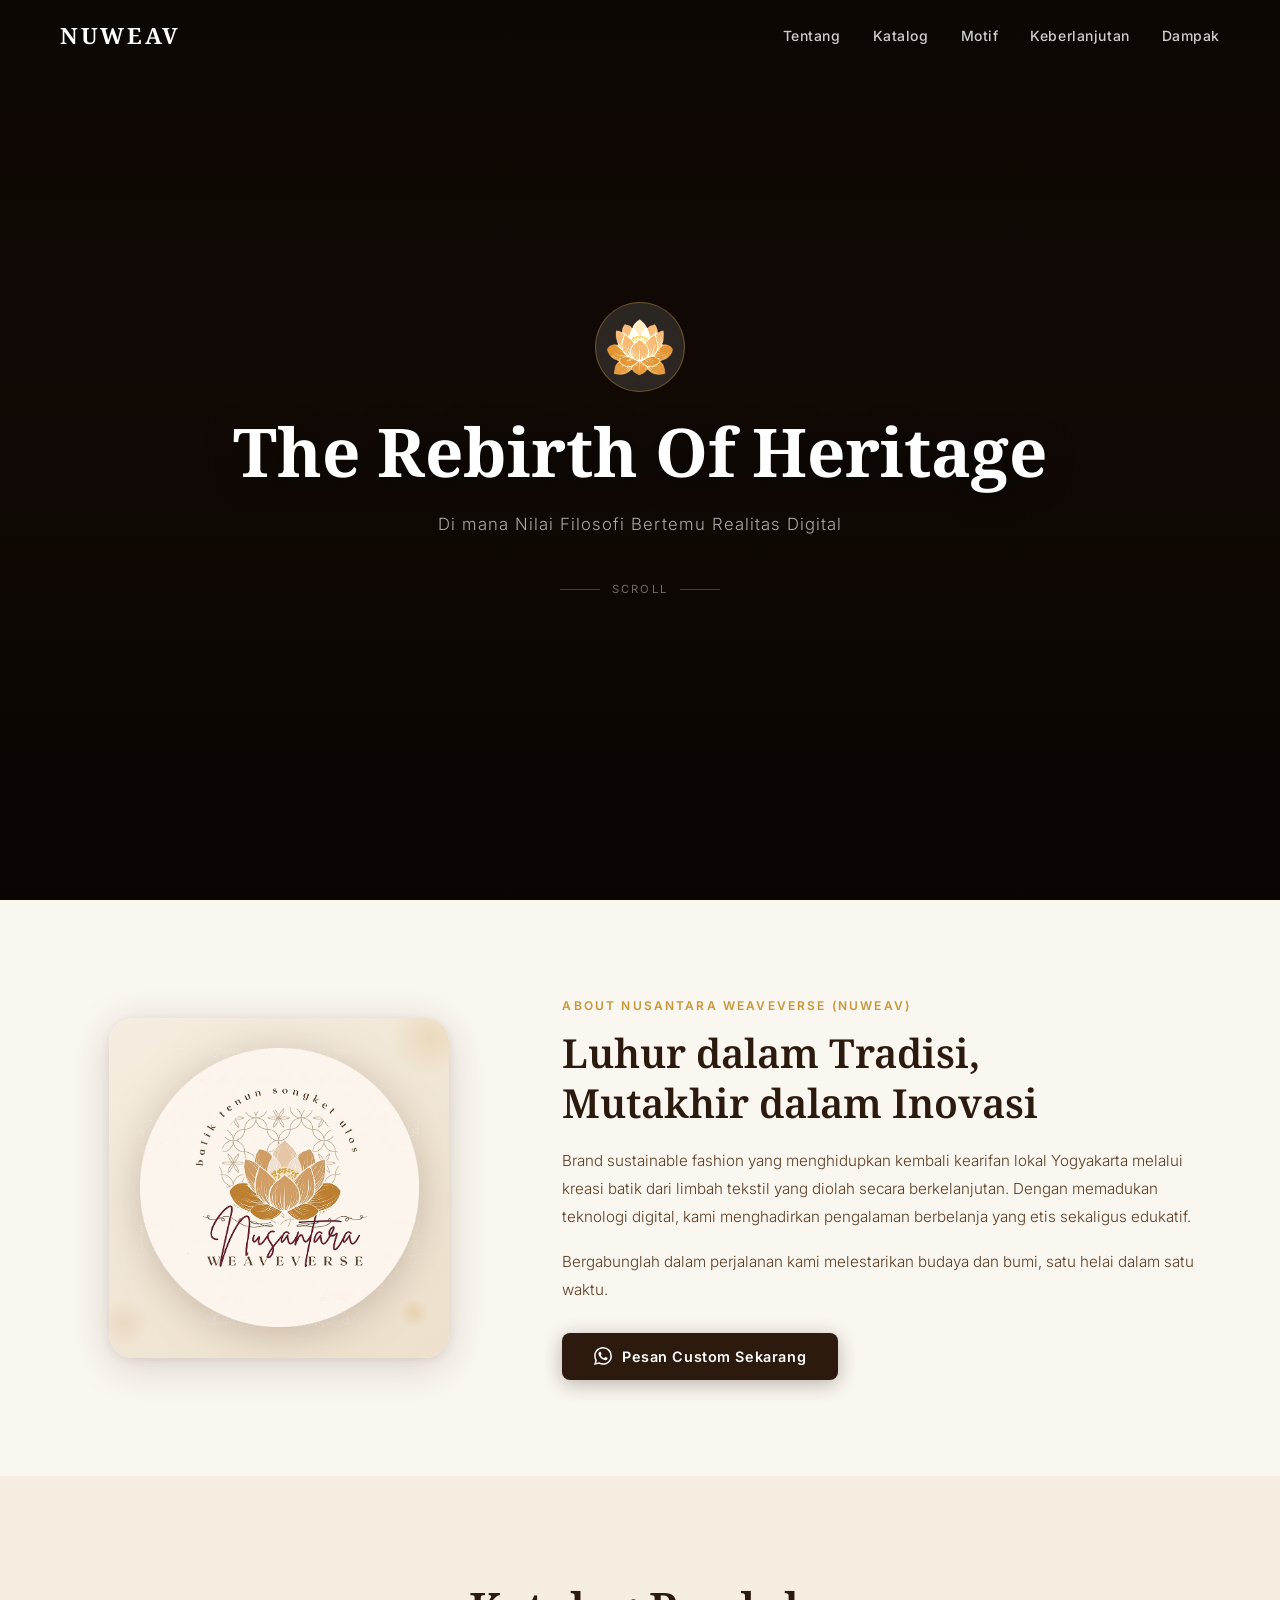
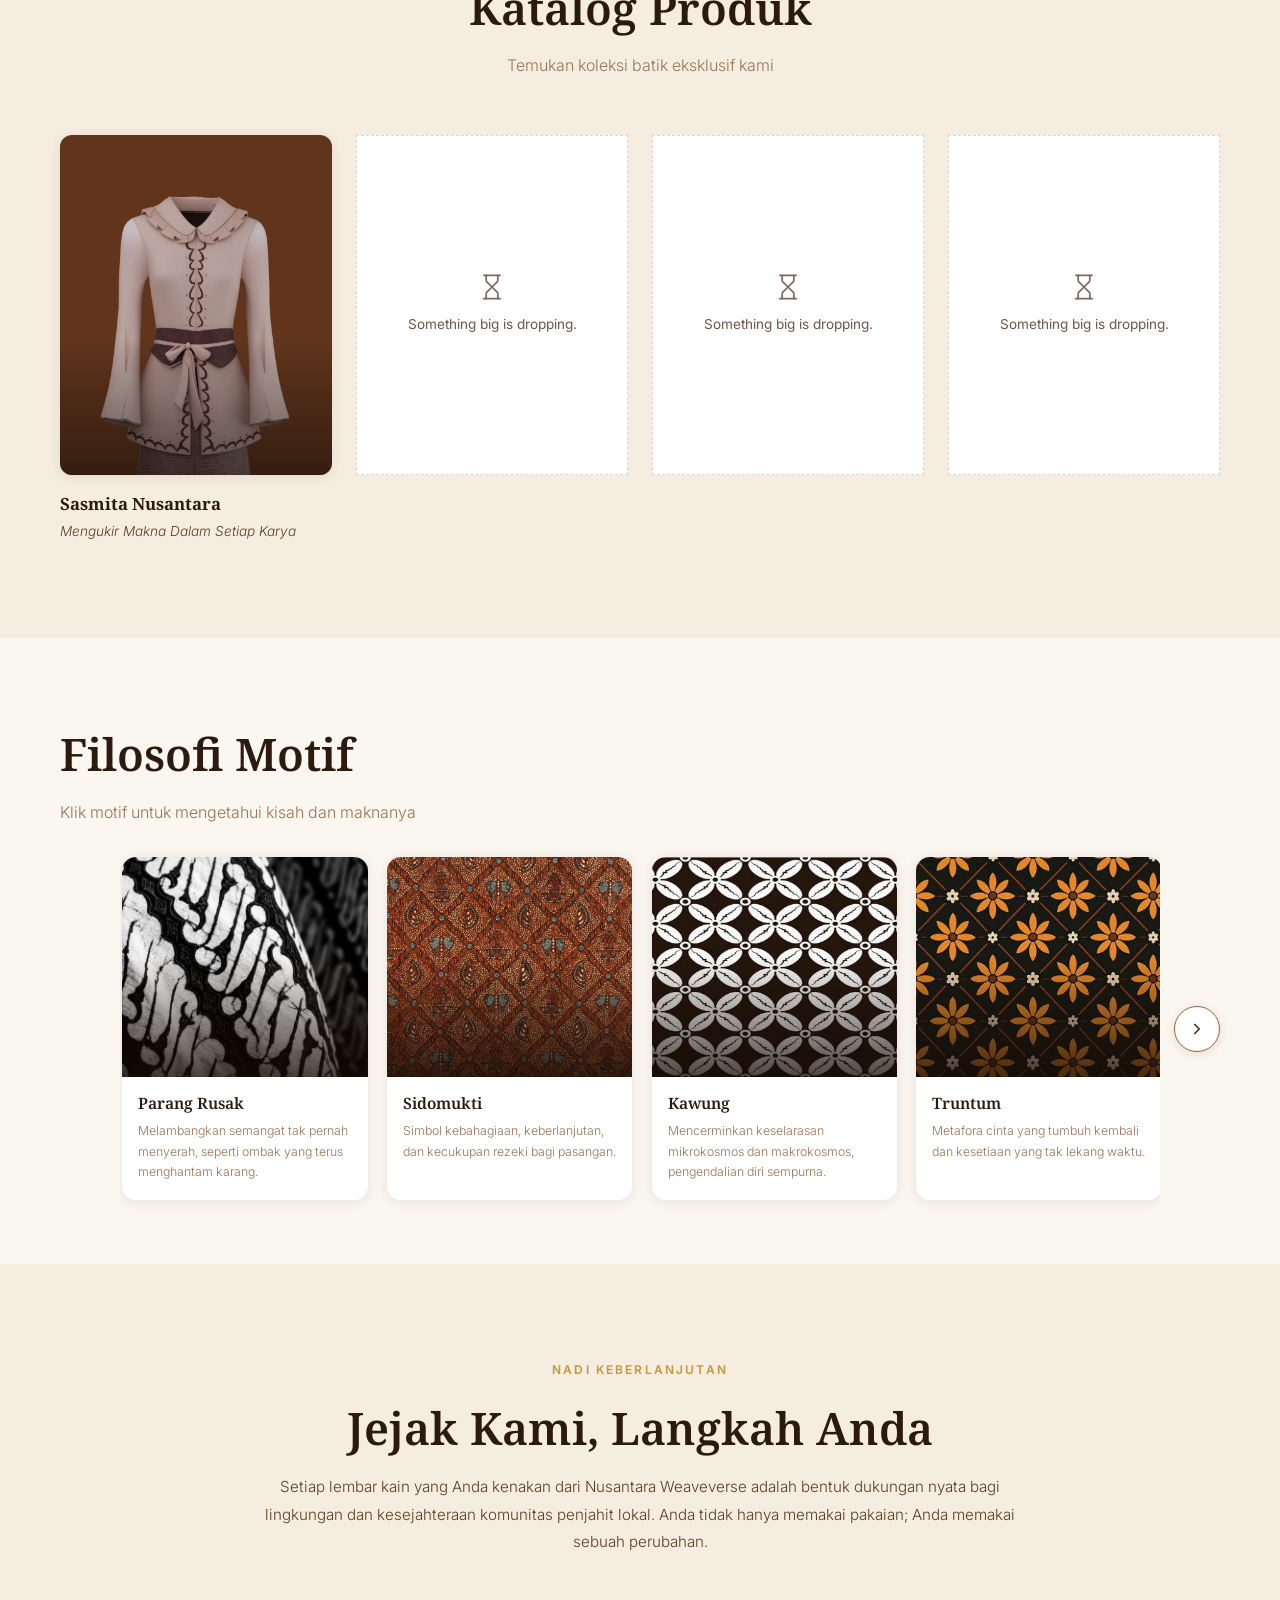
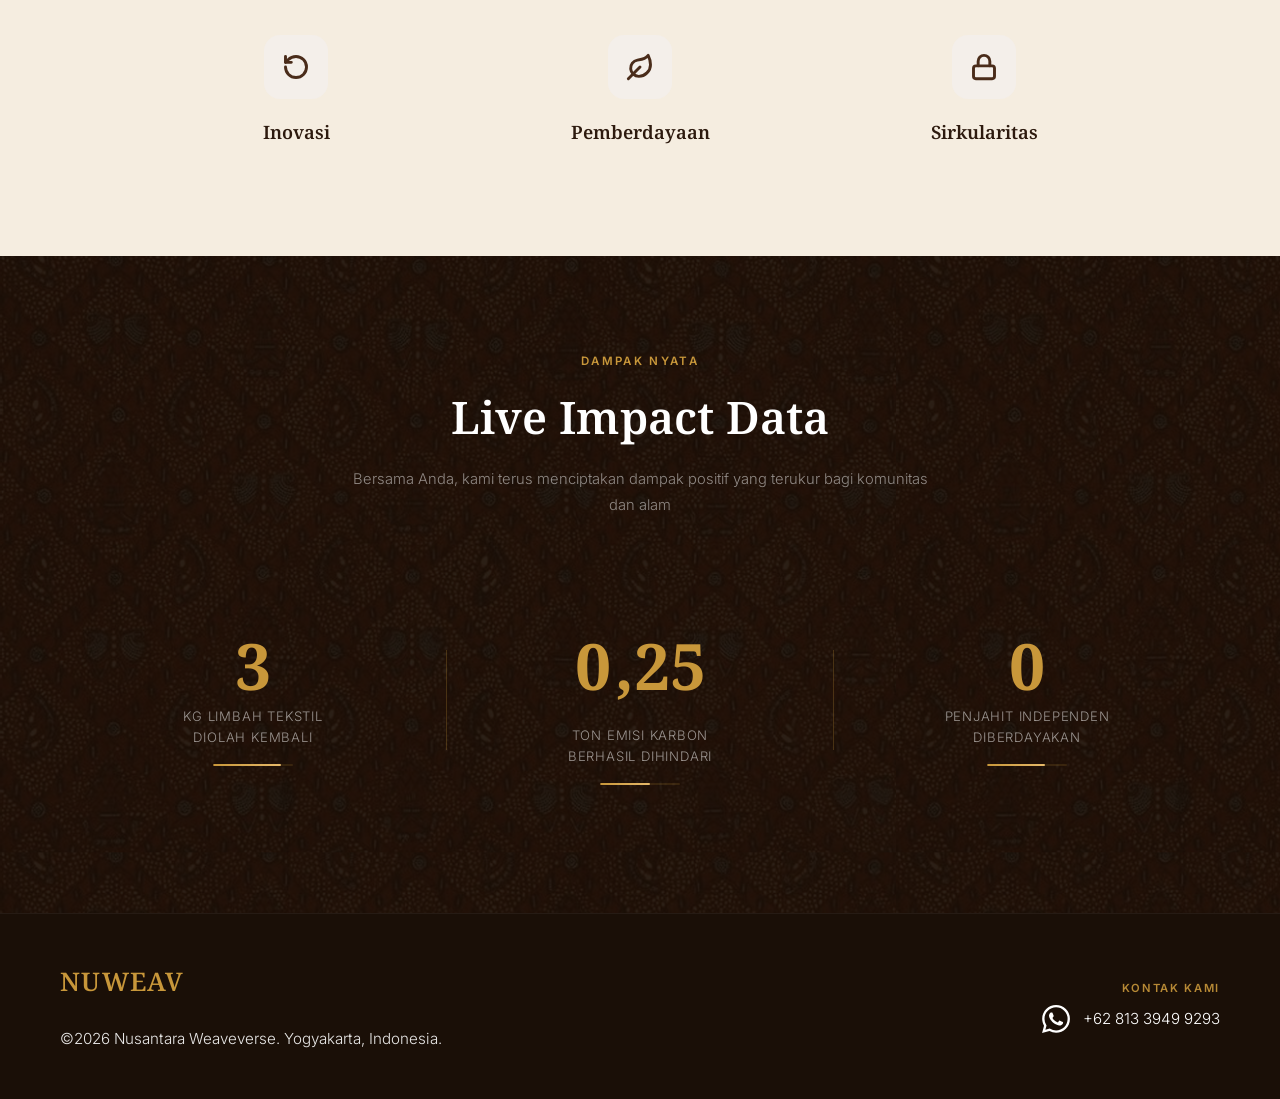
==== commit 63beab1b: "Update index.html" ====
--- a/index.html
+++ b/index.html
@@ -3,7 +3,7 @@
 <head>
   <meta charset="UTF-8" />
   <meta name="viewport" content="width=device-width, initial-scale=1.0" />
-  <title>Nuweav — The Rebirth Of Heritage</title>
+  <title>Nusantara Weaveverse - The Rebirth Of Heritage</title>
   <meta name="description" content="Nuweav menghadirkan warisan batik Nusantara yang luhur dengan sentuhan inovasi modern. Temukan koleksi eksklusif kami." />
   <link rel="preconnect" href="https://fonts.googleapis.com" />
   <link rel="preconnect" href="https://fonts.gstatic.com" crossorigin />
--- a/style.css
+++ b/style.css
@@ -232,12 +232,15 @@
 }
 .hero-title {
   font-family: var(--font-display);
-  font-size: clamp(2.2rem, 6vw, 4.2rem);
+  font-size: clamp(1.8rem, 6vw, 4.2rem);
   color: var(--white);
   font-weight: 700;
-  line-height: 1.15;
+  line-height: 1.2;
   text-shadow: 0 4px 30px rgba(0,0,0,0.4);
-  white-space: nowrap;
+  white-space: normal;
+  word-break: break-word;
+  max-width: 100%;
+  padding: 0 1rem;
 }
 .hero-subtitle {
   color: rgba(255,255,255,0.65);
@@ -829,6 +832,43 @@
   height: 100%;
   --poster-color: transparent;
 }
+
+/* 3D Loading Progress */
+.progress-bar {
+  display: block;
+  width: 60%;
+  height: 4px;
+  background: rgba(255,255,255,0.1);
+  position: absolute;
+  top: 50%;
+  left: 50%;
+  transform: translate(-50%, -50%);
+  border-radius: 10px;
+  overflow: visible;
+  z-index: 100;
+}
+.update-bar {
+  background: var(--gold);
+  width: 0%;
+  height: 100%;
+  border-radius: 10px;
+  transition: width 0.3s ease;
+}
+.progress-text {
+  position: absolute;
+  top: -24px;
+  left: 0;
+  width: 100%;
+  text-align: center;
+  color: var(--white);
+  font-size: 0.75rem;
+  font-weight: 600;
+  letter-spacing: 0.05em;
+  text-shadow: 0 2px 4px rgba(0,0,0,0.5);
+}
+.hide {
+  display: none !important;
+}
 .prod-info-box {
   width: 55%;
   background: #faf8f5;
@@ -906,9 +946,11 @@
 }
 .prod-action-area {
   display: flex;
-  align-items: flex-end;
+  align-items: center;
   justify-content: space-between;
+  gap: 1rem;
   margin-top: auto;
+  flex-wrap: wrap;
 }
 .prod-price-box {
   display: flex;
@@ -1334,7 +1376,12 @@
     background: rgba(255,255,255,0.05);
     border-radius: 8px;
   }
-  .about-grid { grid-template-columns: 1fr; gap: 2.5rem; }
+  .about-grid { grid-template-columns: 1fr; gap: 2.5rem; text-align: center; }
+  .about-visual { display: flex; justify-content: center; width: 100%; }
+  .about-card { width: 280px; height: 280px; } /* Smaller on mobile */
+  .about-title { text-align: center; }
+  .about-body { text-align: center; }
+  .about-actions { display: flex; justify-content: center; }
   .catalog-grid { grid-template-columns: repeat(2, 1fr); }
   
   .item-img {
@@ -1426,6 +1473,34 @@
   .modal-panel {
     border-radius: 16px;
   }
+  /* Text alignment - center for mobile */
+  .section-title,
+  .section-sub,
+  .section-eyebrow,
+  .section-header {
+    text-align: center;
+  }
+  .item-info { text-align: center; }
+  .hero-content { padding: 1rem; }
+  .hero-title { font-size: clamp(1.6rem, 7vw, 2.4rem); }
+
+  /* Product modal action area stack vertically on mobile */
+  .prod-action-area {
+    flex-direction: column;
+    align-items: center;
+    text-align: center;
+  }
+  .prod-price-box { align-items: center; }
+  .btn-beli-elegant { width: 100%; justify-content: center; }
+
+  /* Footer center on mobile */
+  .footer-flex {
+    flex-direction: column;
+    gap: 1.5rem;
+    text-align: center;
+    align-items: center;
+  }
+  .footer-right { align-items: center; }
 }
 @media (max-width: 540px) {
   .motif-grid { grid-template-columns: 1fr 1fr; }
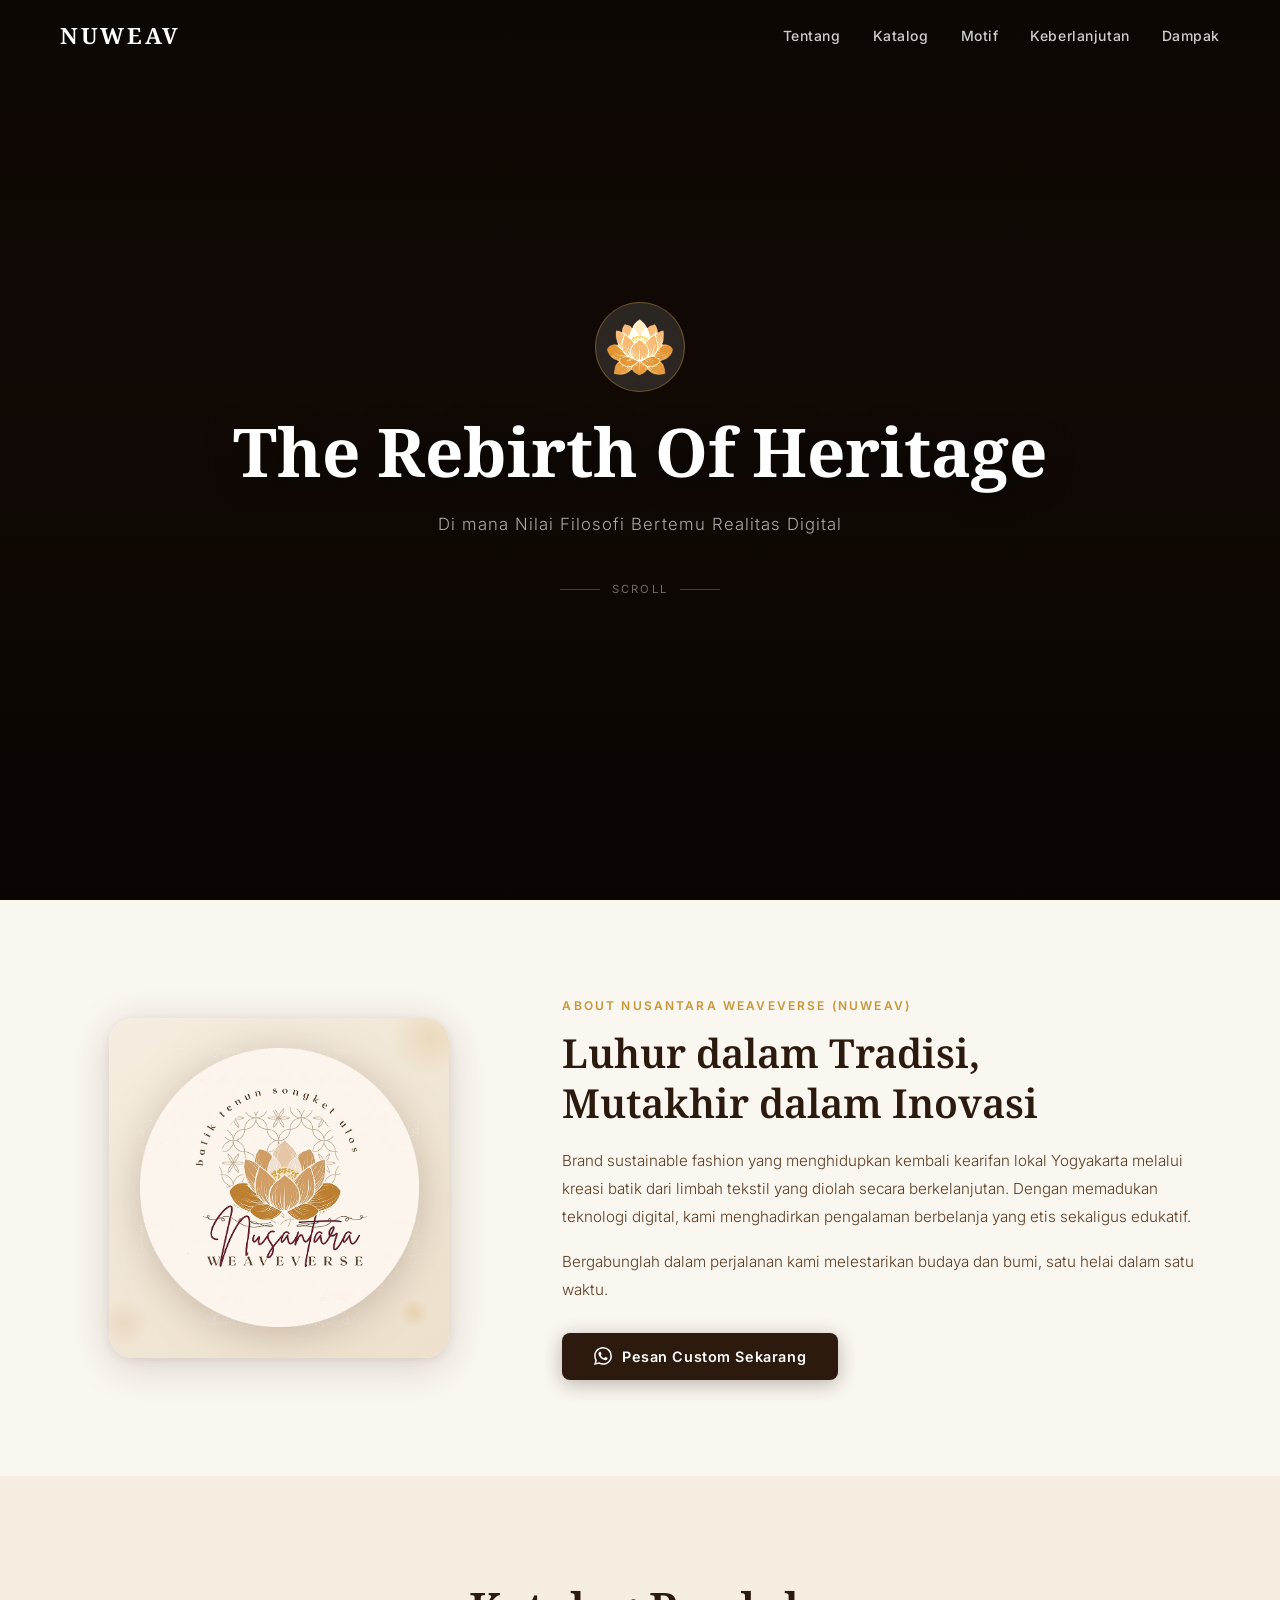
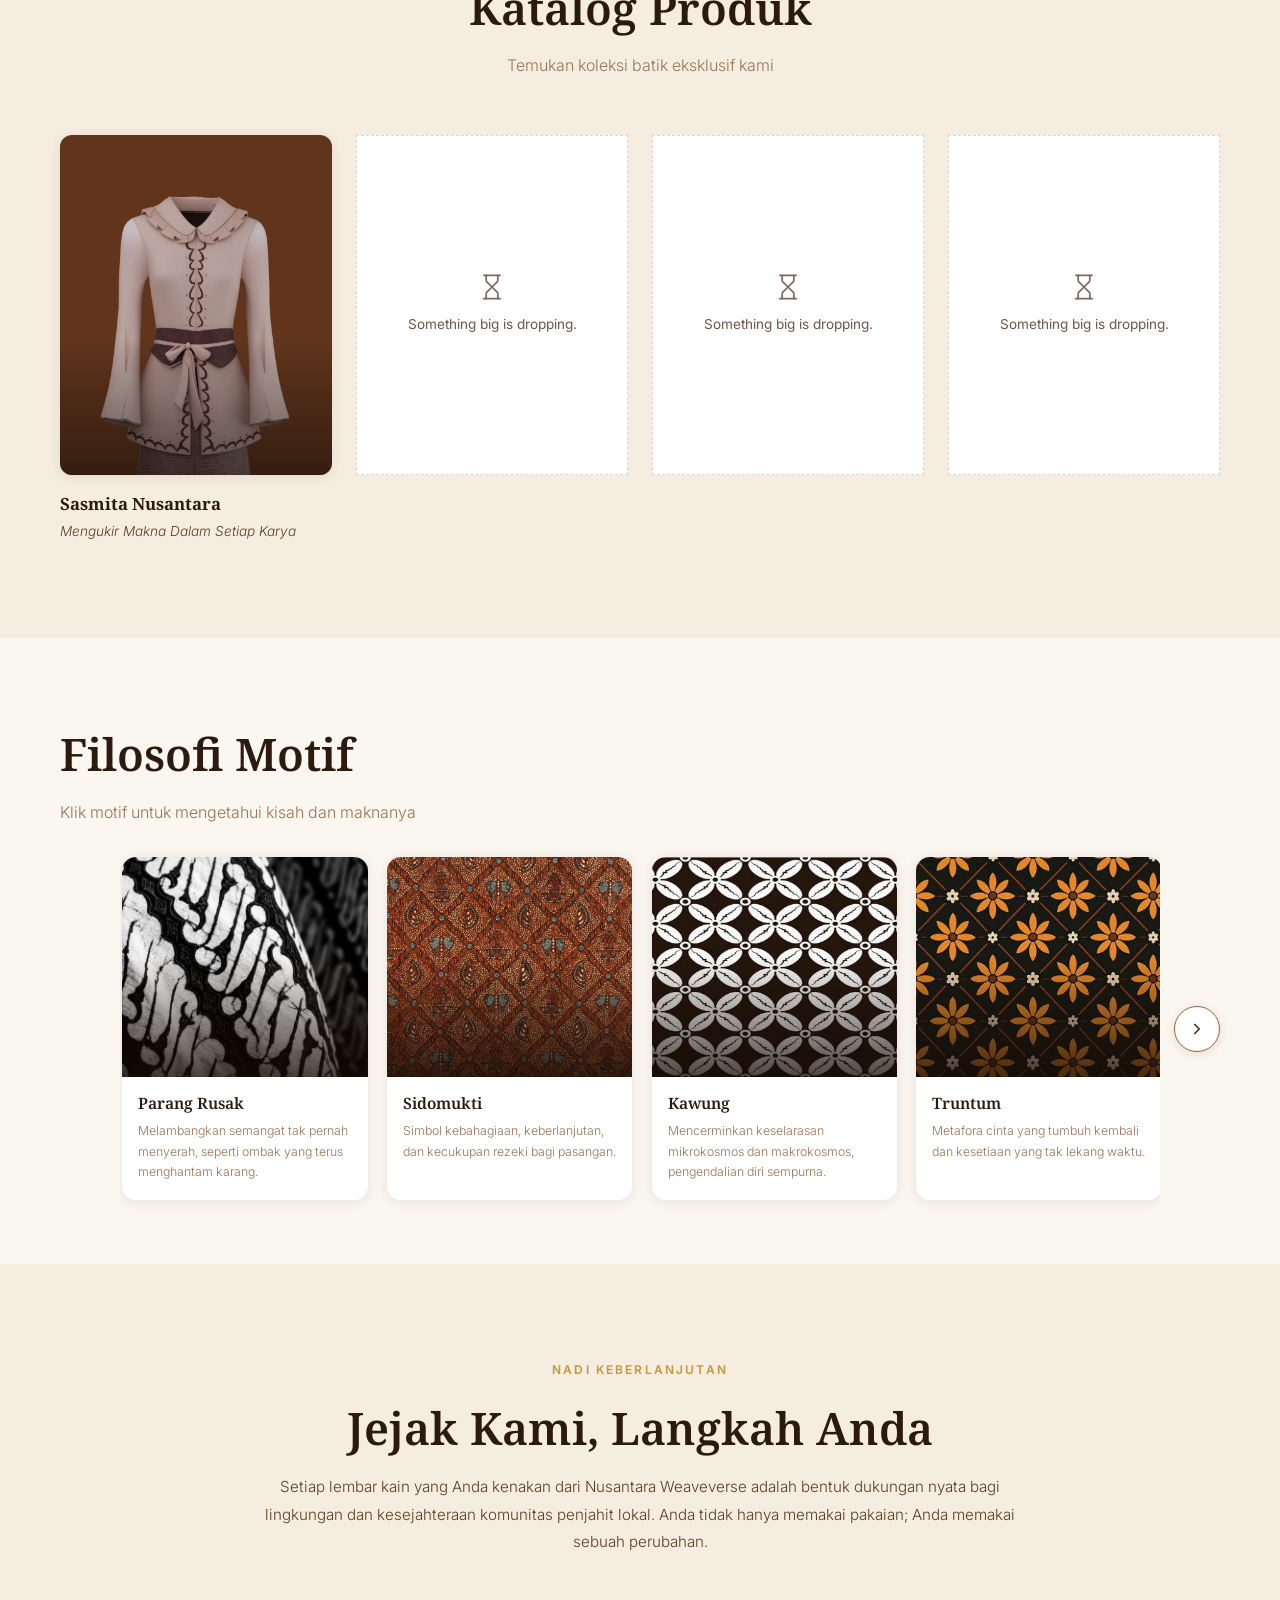
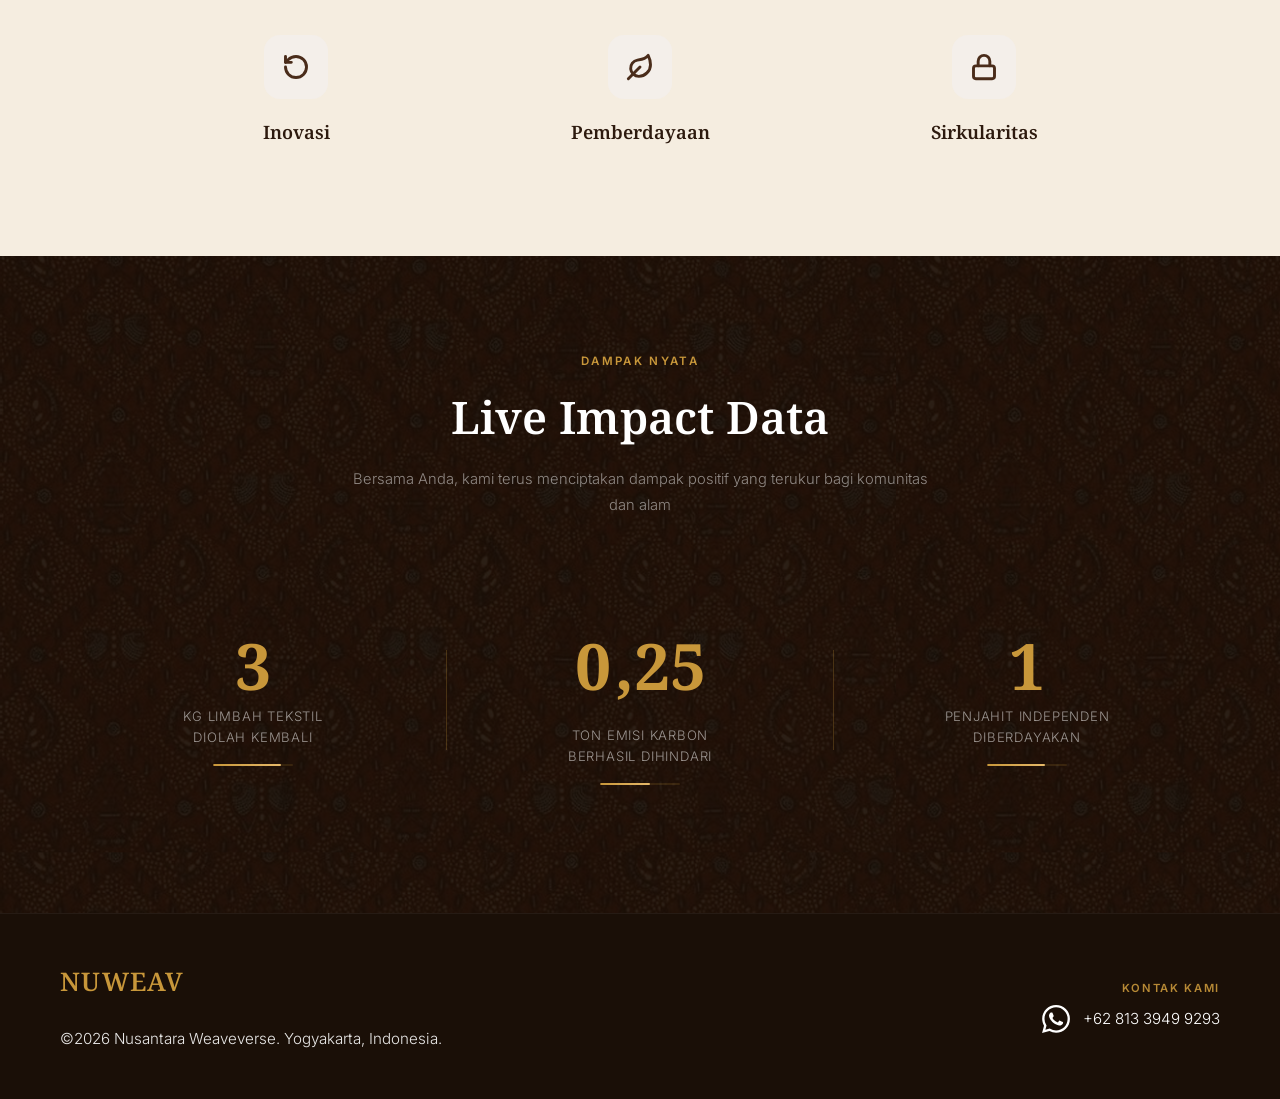
==== commit 99d12713: "Update index.html" ====
--- a/index.html
+++ b/index.html
@@ -325,7 +325,7 @@
               <span class="prod-price">Rp1.050.000</span>
             </div>
             
-            <a href="checkout/index.html" class="btn-beli-elegant">
+            <a href="checkout/" class="btn-beli-elegant">
               <span>Pesan</span>
               <svg viewBox="0 0 24 24" fill="none" stroke="currentColor" stroke-width="2" stroke-linecap="round" stroke-linejoin="round"><line x1="5" y1="12" x2="19" y2="12"></line><polyline points="12 5 19 12 12 19"></polyline></svg>
             </a>
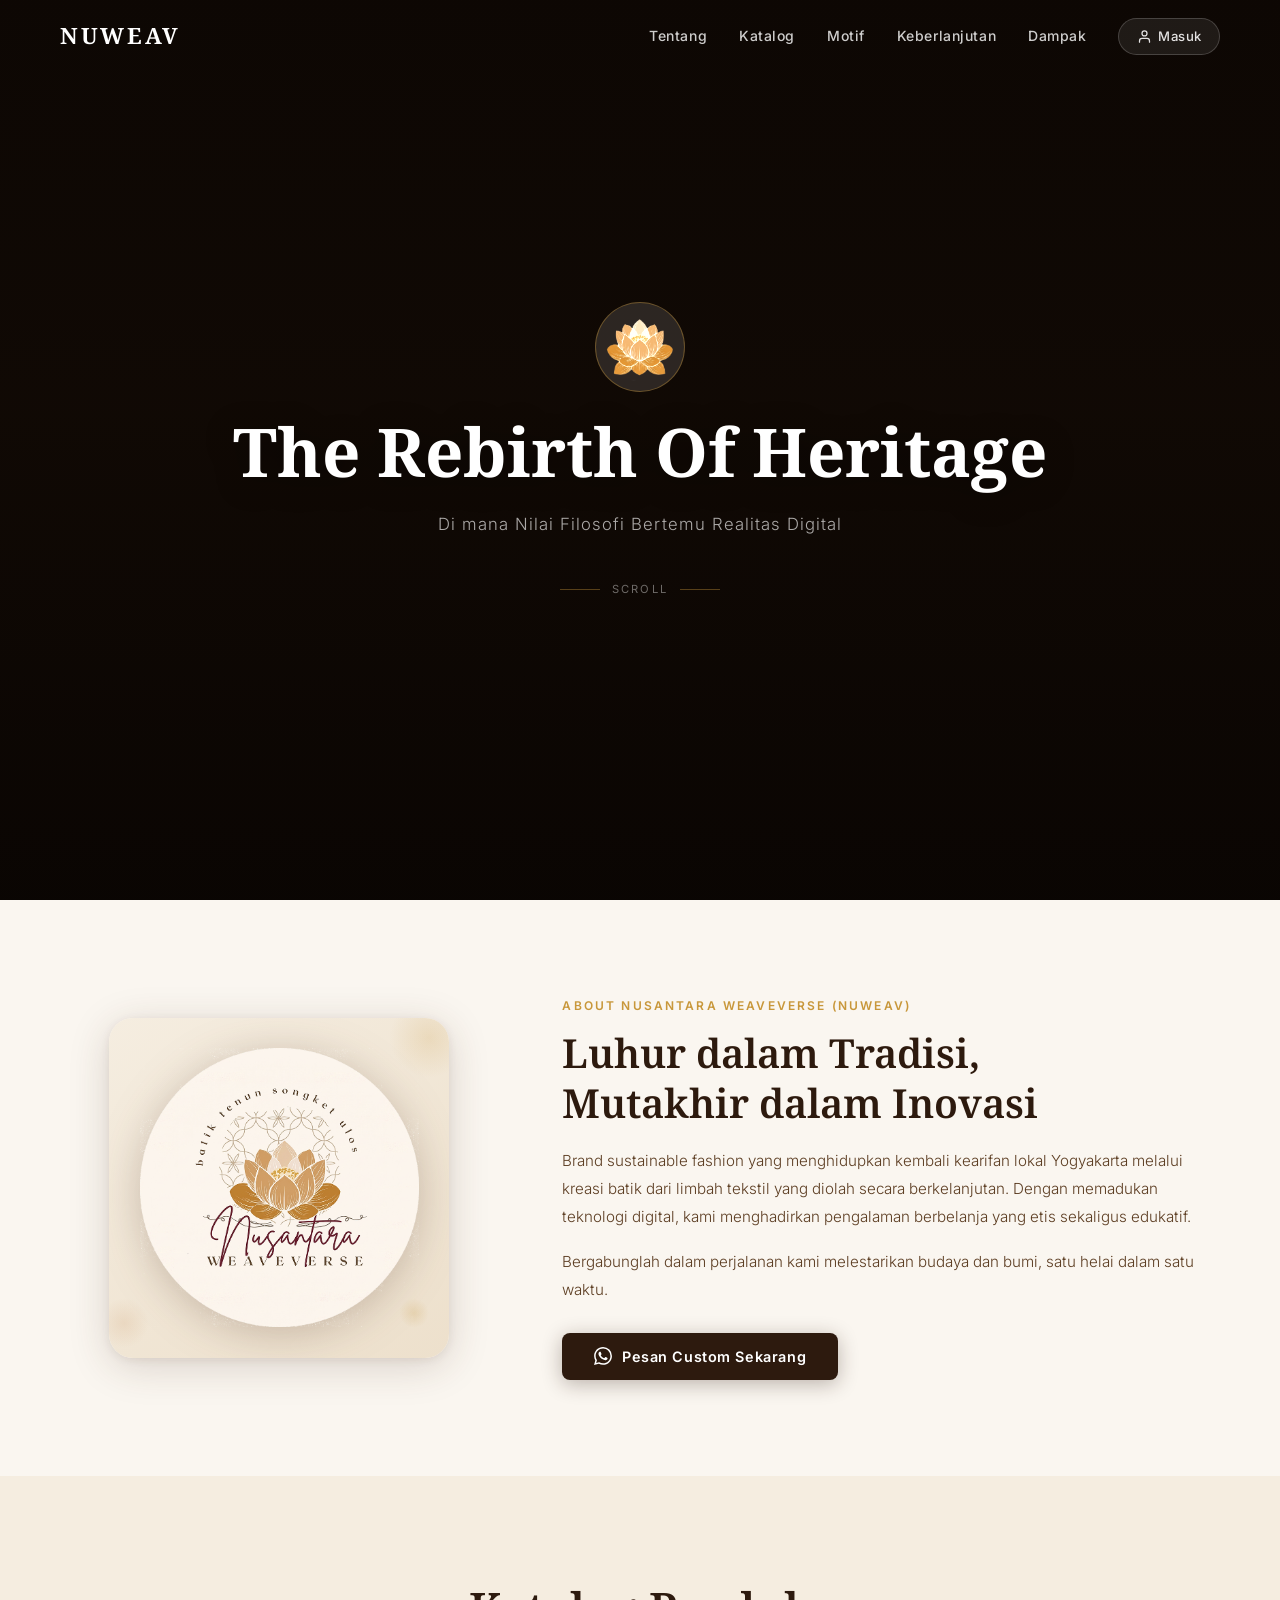
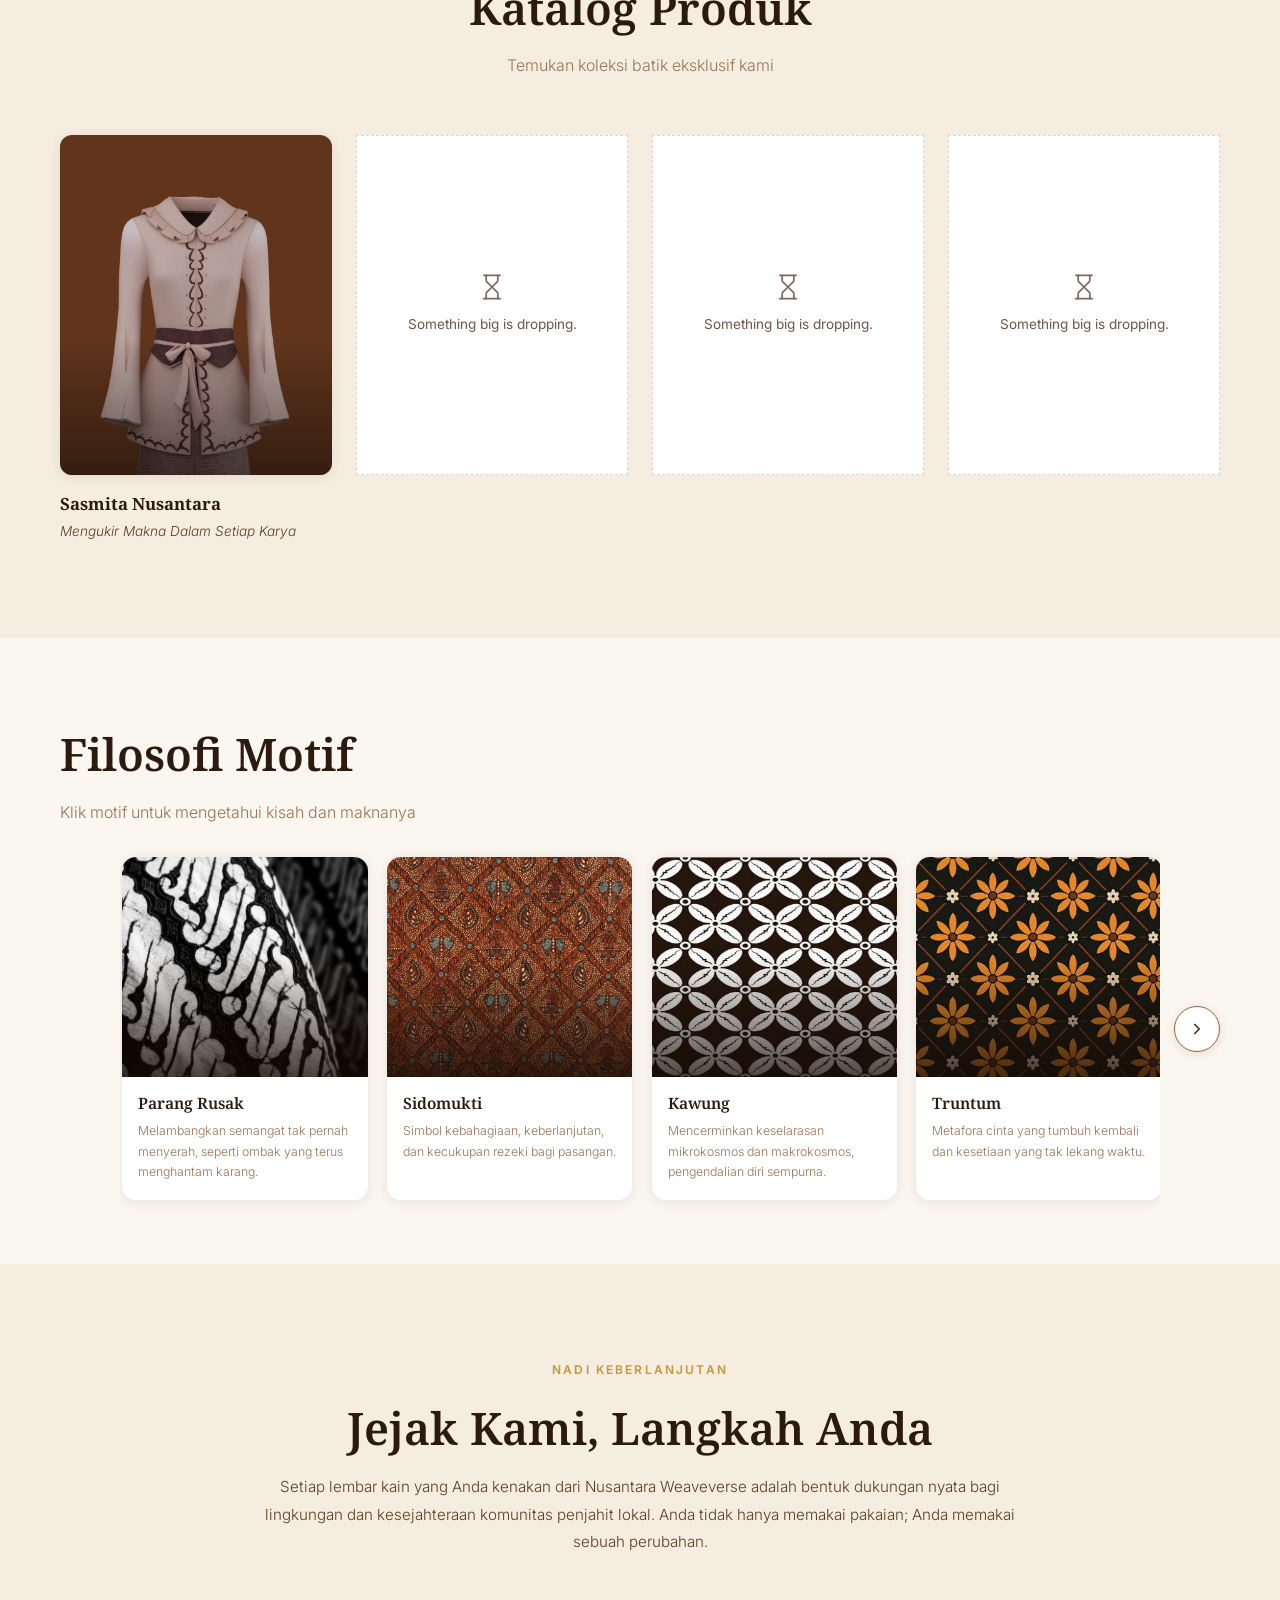
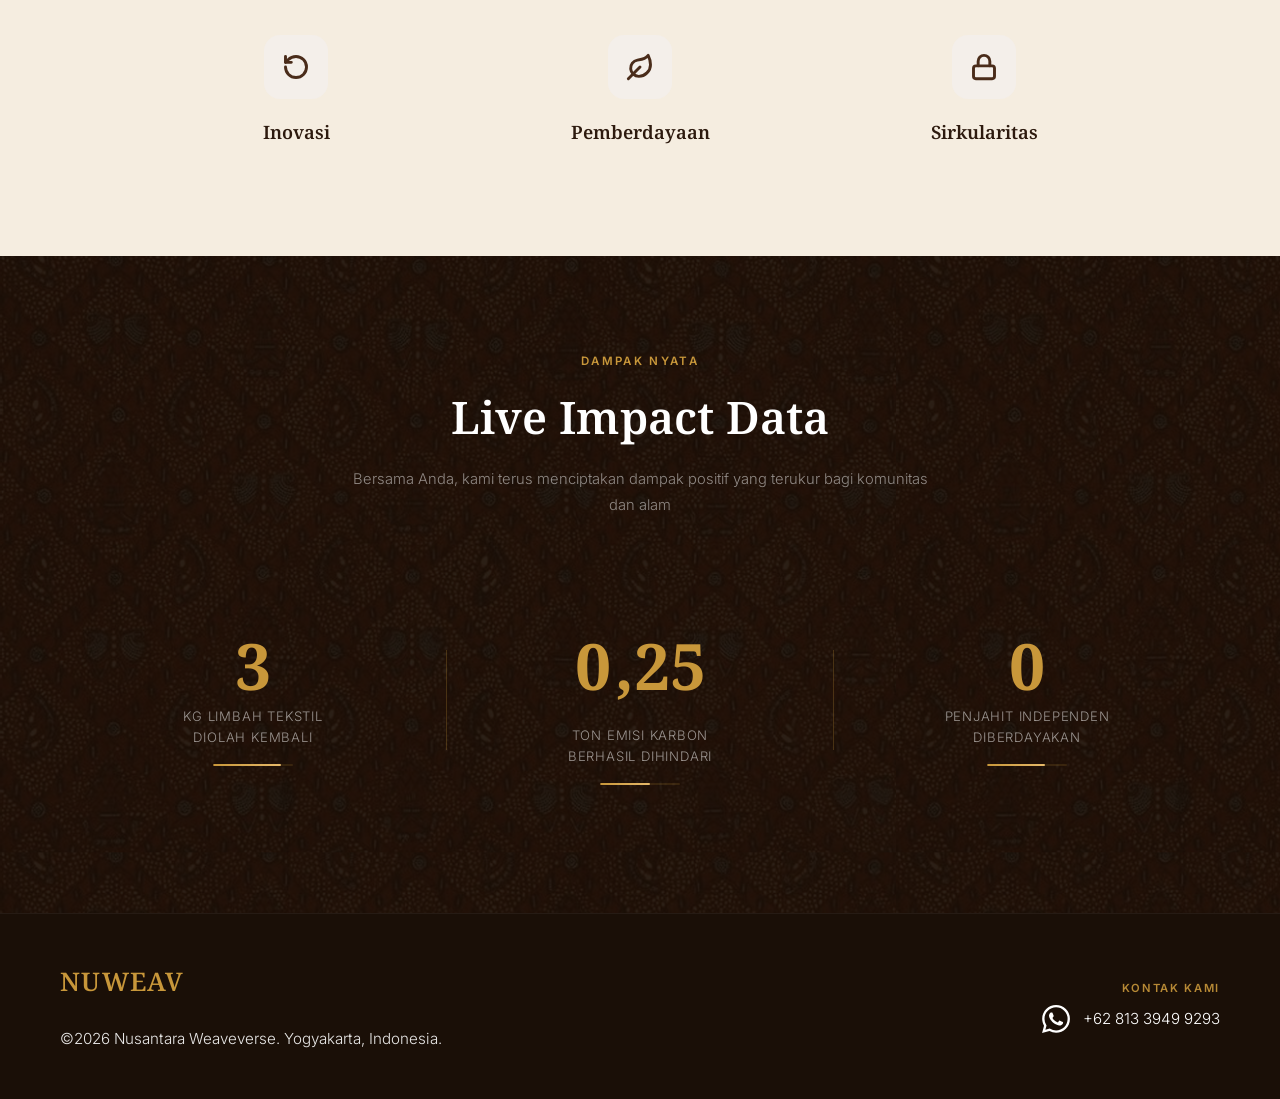
==== commit 322a891e: "feat: add checkout page with order summary and shipping details form" ====
--- a/index.html
+++ b/index.html
@@ -27,6 +27,9 @@
         <li><a href="#sustainability" class="nav-link">Keberlanjutan</a></li>
         <li><a href="#impact" class="nav-link">Dampak</a></li>
       </ul>
+      <div class="nav-auth" id="navAuth">
+        <!-- Diisi oleh script.js berdasarkan status login -->
+      </div>
       <button class="hamburger" id="hamburger" aria-label="Toggle menu">
         <span></span><span></span><span></span>
       </button>
@@ -49,7 +52,7 @@
         <div class="scroll-line"></div>
       </div>
     </div>
-    <video class="hero-video" autoplay muted loop playsinline>
+    <video class="hero-video" autoplay muted loop playsinline controlslist="nodownload" disablePictureInPicture>
     <source src="assets/batik.mp4" type="video/mp4" />
   </video>
   </section>
--- a/style.css
+++ b/style.css
@@ -163,6 +163,150 @@
 .hamburger.active span:nth-child(2) { opacity: 0; }
 .hamburger.active span:nth-child(3) { transform: translateY(-8px) rotate(-45deg); }
 
+/* ── Nav Auth (Login / User Dropdown) ── */
+.nav-auth {
+  display: flex;
+  align-items: center;
+  flex-shrink: 0;
+}
+/* Tombol Masuk (belum login) */
+.nav-login-btn {
+  display: inline-flex;
+  align-items: center;
+  gap: 0.4rem;
+  padding: 0.45rem 1.1rem;
+  background: rgba(255,255,255,0.08);
+  border: 1px solid rgba(255,255,255,0.18);
+  border-radius: 100px;
+  color: rgba(255,255,255,0.88);
+  font-size: 0.82rem;
+  font-weight: 500;
+  letter-spacing: 0.03em;
+  text-decoration: none;
+  transition: background var(--transition), border-color var(--transition), color var(--transition);
+  white-space: nowrap;
+}
+.nav-login-btn:hover {
+  background: rgba(200,151,58,0.2);
+  border-color: var(--gold);
+  color: var(--gold-light);
+}
+
+/* Wrapper user (sudah login) */
+.nav-user-wrap {
+  position: relative;
+}
+/* Tombol user */
+.nav-user-btn {
+  display: inline-flex;
+  align-items: center;
+  gap: 0.45rem;
+  padding: 0.4rem 0.8rem 0.4rem 0.45rem;
+  background: rgba(255,255,255,0.08);
+  border: 1px solid rgba(255,255,255,0.15);
+  border-radius: 100px;
+  color: rgba(255,255,255,0.9);
+  font-size: 0.82rem;
+  font-weight: 500;
+  cursor: pointer;
+  transition: background var(--transition), border-color var(--transition);
+}
+.nav-user-btn:hover {
+  background: rgba(200,151,58,0.18);
+  border-color: rgba(200,151,58,0.4);
+}
+/* Avatar circle (inisial huruf) */
+.nav-user-avatar {
+  width: 26px; height: 26px;
+  border-radius: 50%;
+  background: linear-gradient(135deg, var(--gold), var(--brown-400));
+  color: var(--brown-900);
+  font-size: 0.72rem;
+  font-weight: 800;
+  display: flex;
+  align-items: center;
+  justify-content: center;
+  flex-shrink: 0;
+}
+.nav-user-name {
+  max-width: 90px;
+  overflow: hidden;
+  text-overflow: ellipsis;
+  white-space: nowrap;
+}
+
+/* Dropdown panel */
+.nav-user-dropdown {
+  position: absolute;
+  top: calc(100% + 10px);
+  right: 0;
+  min-width: 200px;
+  background: rgba(26,15,7,0.97);
+  backdrop-filter: blur(16px);
+  border: 1px solid rgba(255,255,255,0.1);
+  border-radius: 12px;
+  box-shadow: 0 16px 48px rgba(0,0,0,0.5);
+  overflow: hidden;
+  opacity: 0;
+  pointer-events: none;
+  transform: translateY(-8px) scale(0.97);
+  transition: opacity 0.22s ease, transform 0.22s cubic-bezier(0.34,1.56,0.64,1);
+  z-index: 200;
+}
+.nav-user-dropdown.open {
+  opacity: 1;
+  pointer-events: all;
+  transform: translateY(0) scale(1);
+}
+/* Info user dalam dropdown */
+.nav-dd-info {
+  padding: 0.875rem 1rem 0.75rem;
+  display: flex;
+  flex-direction: column;
+  gap: 0.2rem;
+}
+.nav-dd-nama {
+  font-size: 0.875rem;
+  font-weight: 600;
+  color: rgba(255,255,255,0.92);
+  white-space: nowrap;
+  overflow: hidden;
+  text-overflow: ellipsis;
+}
+.nav-dd-email {
+  font-size: 0.75rem;
+  color: rgba(255,255,255,0.4);
+  white-space: nowrap;
+  overflow: hidden;
+  text-overflow: ellipsis;
+}
+.nav-dd-divider {
+  height: 1px;
+  background: rgba(255,255,255,0.07);
+  margin: 0;
+}
+/* Tombol logout dalam dropdown */
+.nav-dd-logout {
+  display: flex;
+  align-items: center;
+  gap: 0.5rem;
+  width: 100%;
+  padding: 0.75rem 1rem;
+  background: none;
+  border: none;
+  color: rgba(255,255,255,0.55);
+  font-size: 0.82rem;
+  font-weight: 500;
+  text-align: left;
+  cursor: pointer;
+  transition: background var(--transition), color var(--transition);
+}
+.nav-dd-logout:hover {
+  background: rgba(224,112,112,0.1);
+  color: #e07070;
+}
+
+
 /* ═══════════════════════════════════════
    HERO
 ═══════════════════════════════════════ */
@@ -1376,6 +1520,14 @@
     background: rgba(255,255,255,0.05);
     border-radius: 8px;
   }
+  /* Auth button — hide text label, keep icon pill */
+  .nav-auth { order: -1; }
+  .nav-login-btn span { display: none; }
+  .nav-login-btn { padding: 0.45rem 0.6rem; border-radius: 50%; }
+  .nav-user-name { display: none; }
+  .nav-user-btn { padding: 0.35rem; border-radius: 50%; }
+  .nav-user-dropdown { right: auto; left: 0; }
+
   .about-grid { grid-template-columns: 1fr; gap: 2.5rem; text-align: center; }
   .about-visual { display: flex; justify-content: center; width: 100%; }
   .about-card { width: 280px; height: 280px; } /* Smaller on mobile */
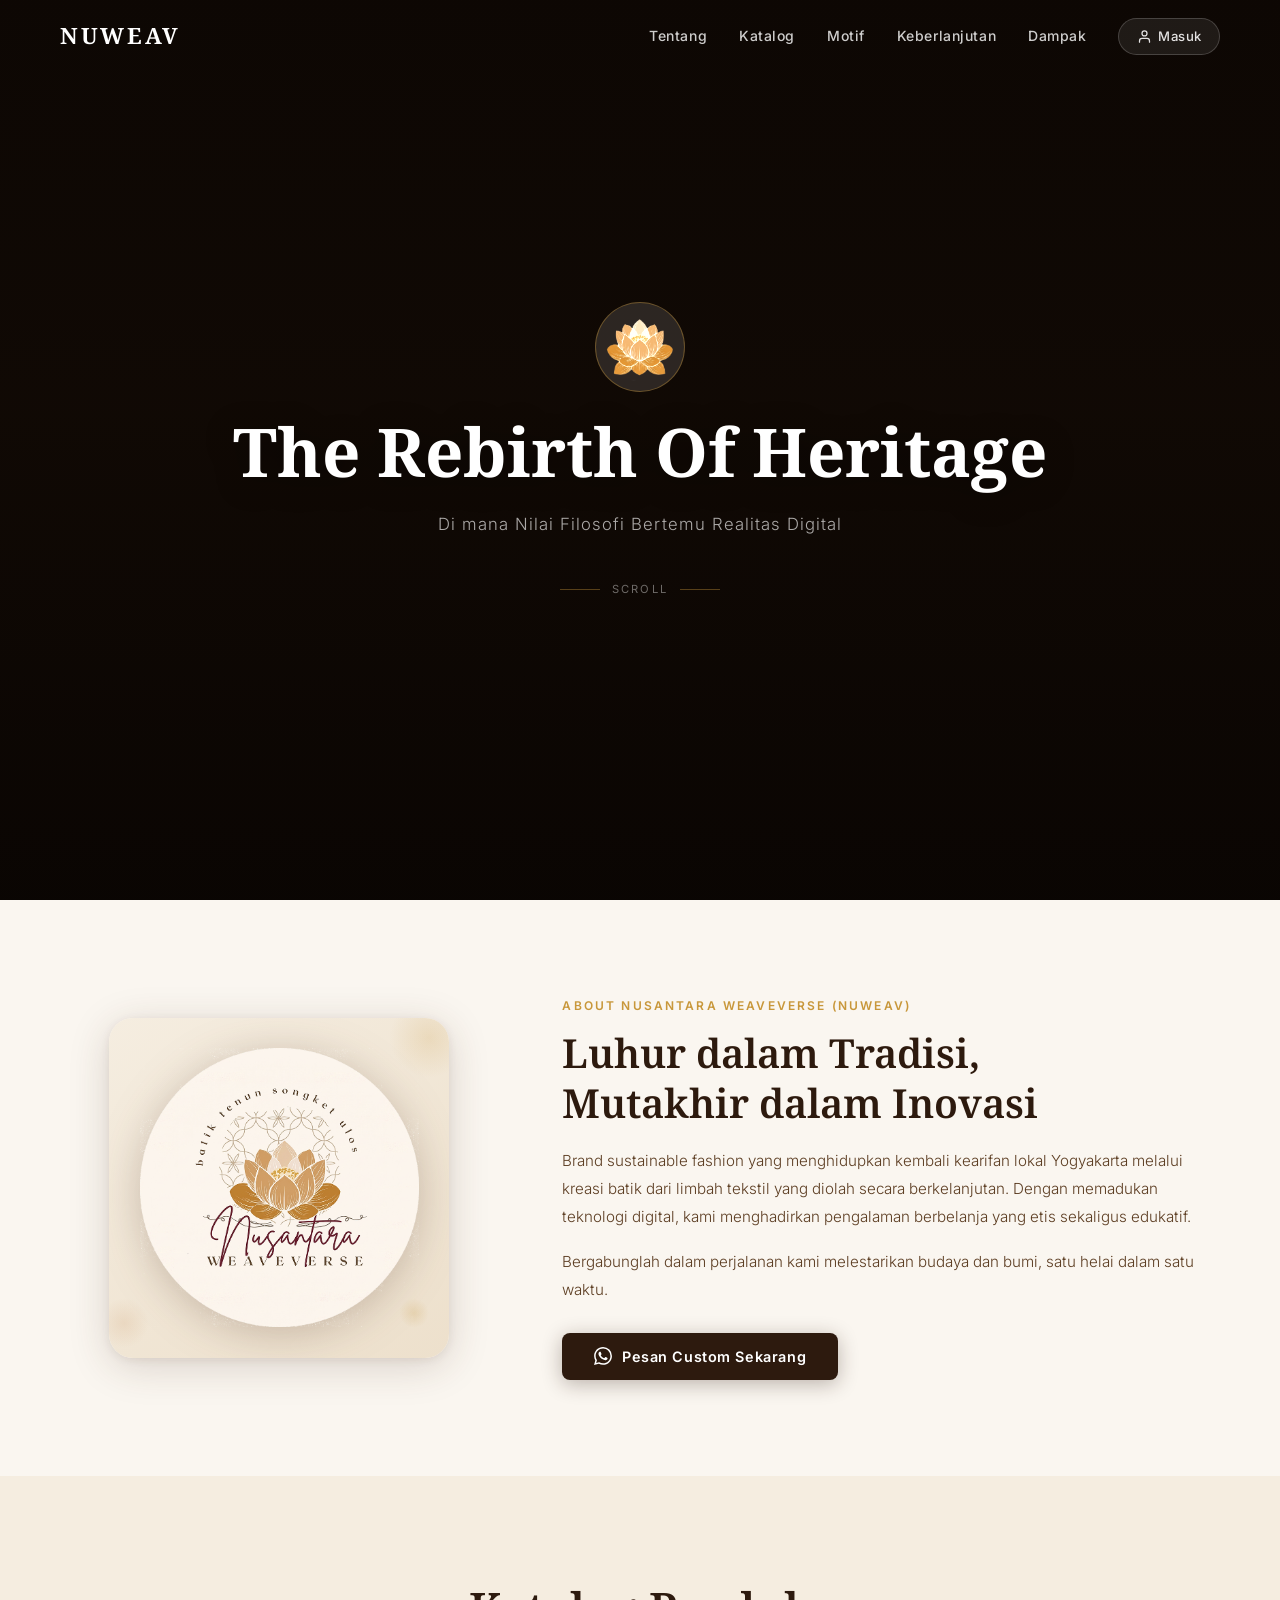
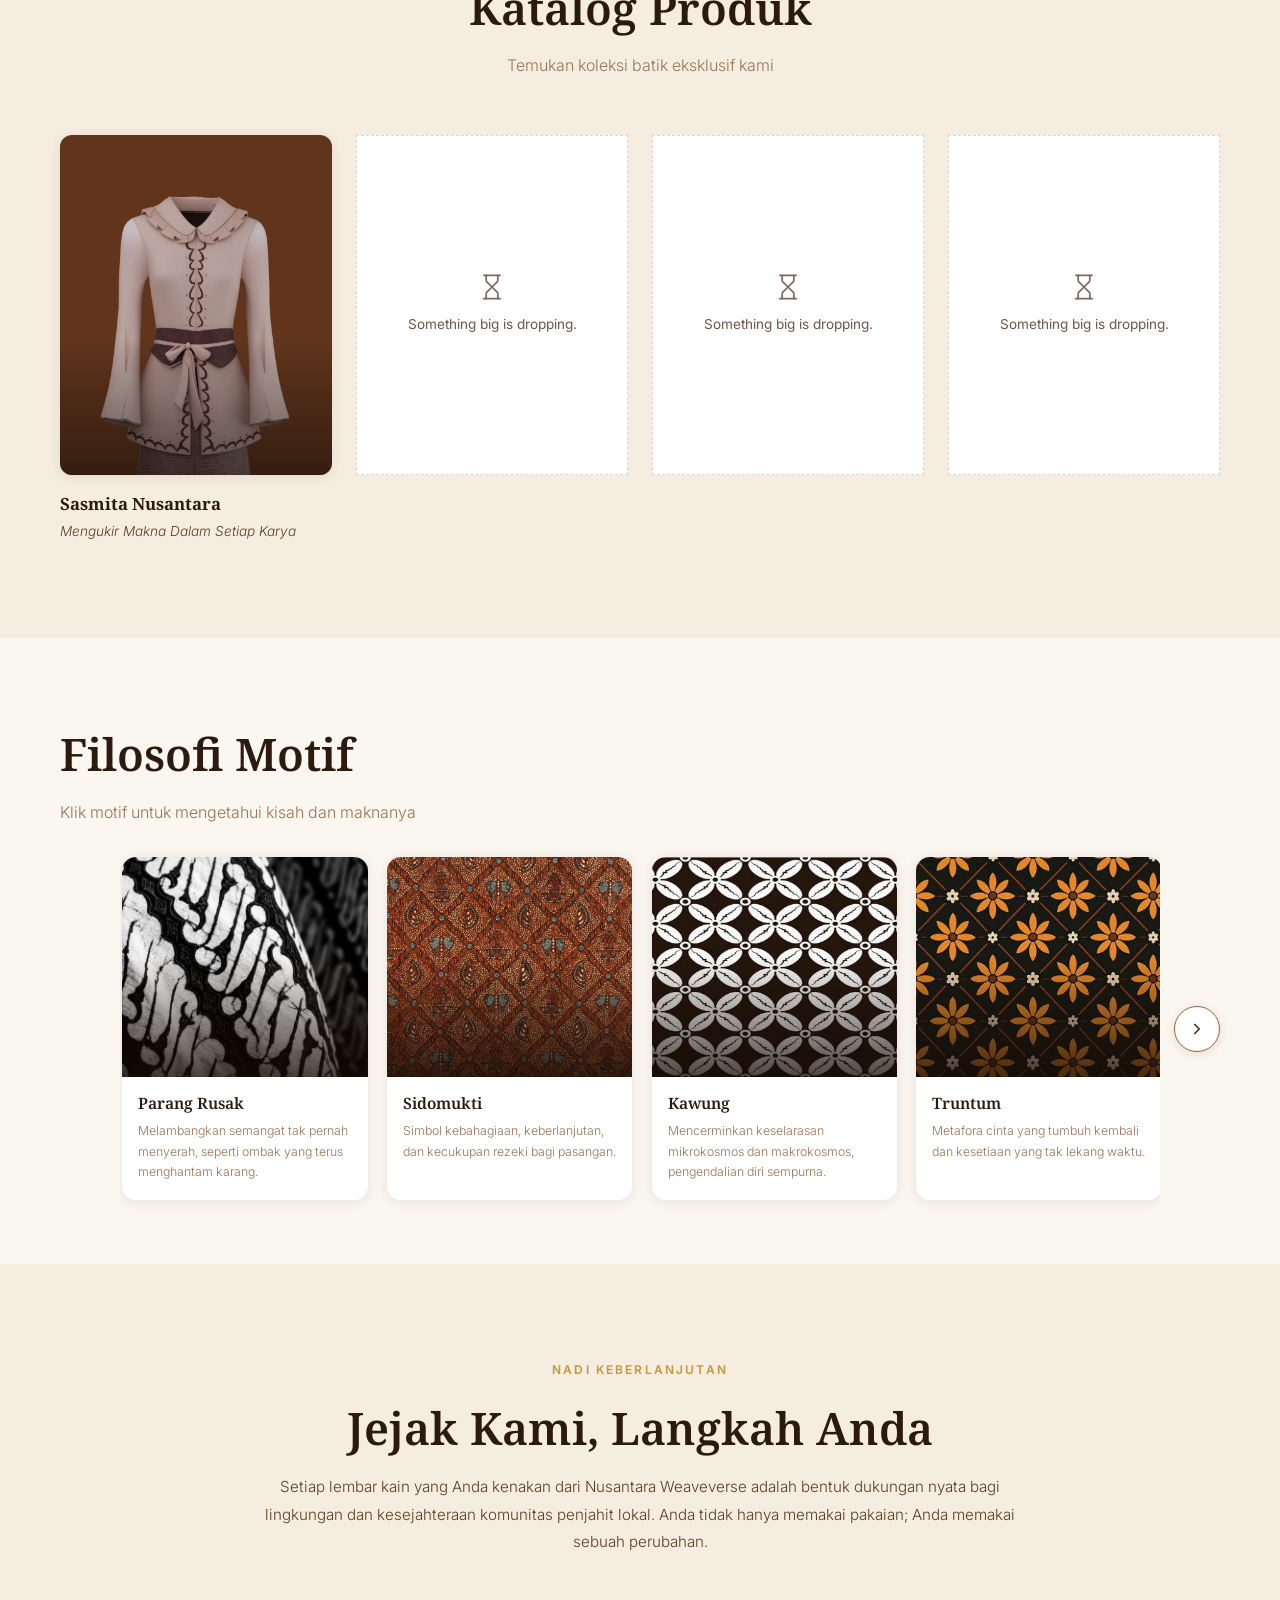
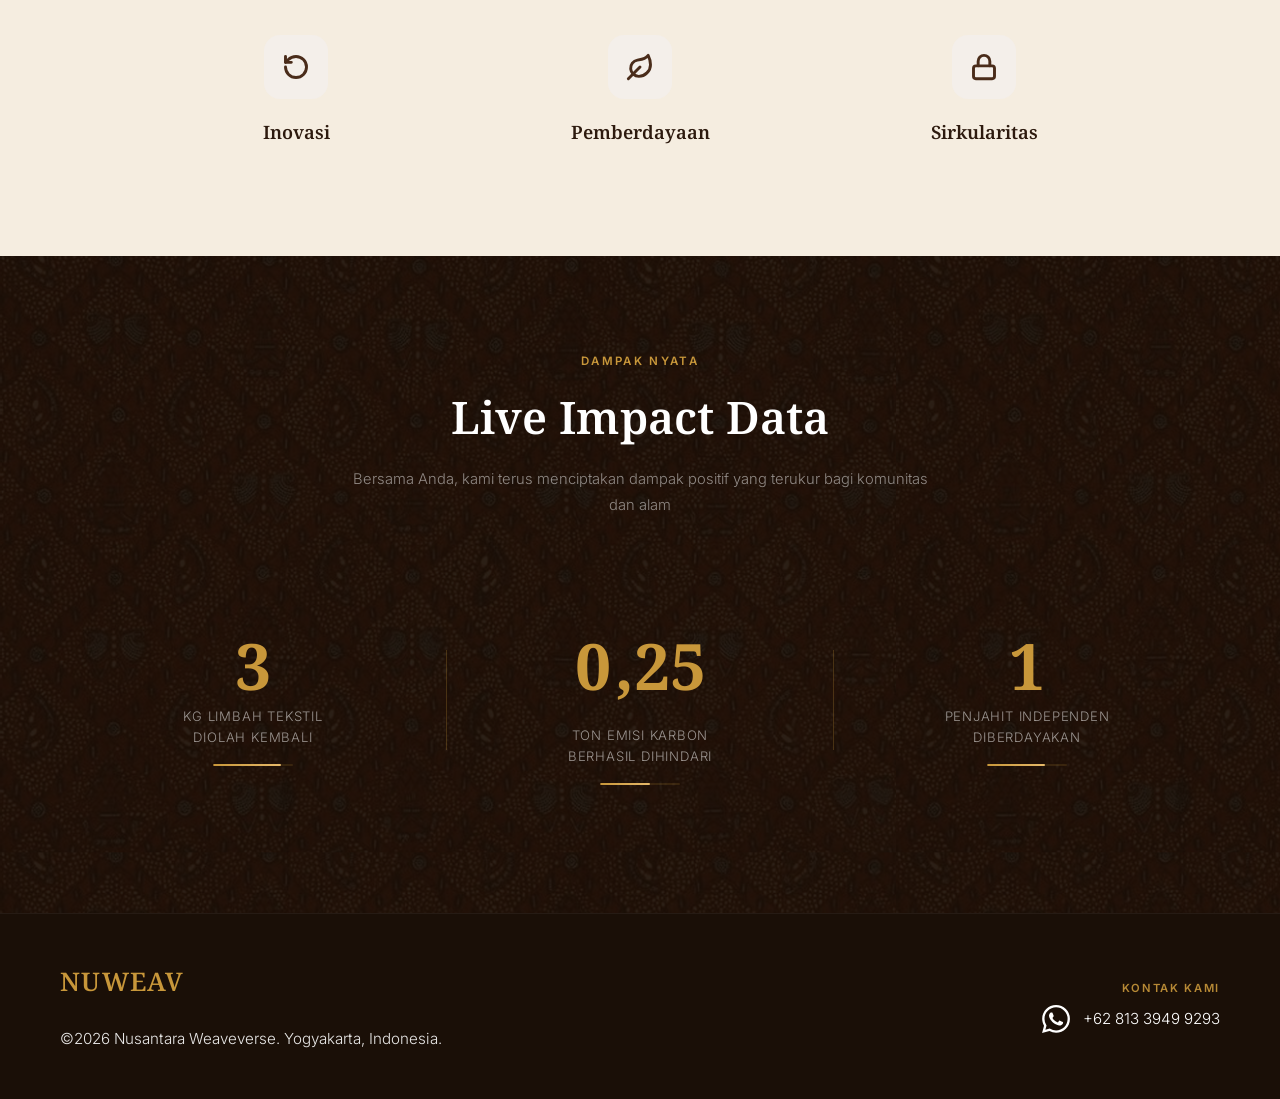
==== commit 16fcfadd: "Update database config & UI panel" ====
--- a/index.html
+++ b/index.html
@@ -476,5 +476,59 @@
   <!-- Model-viewer library for 3D rendering -->
   <script type="module" src="https://ajax.googleapis.com/ajax/libs/model-viewer/3.5.0/model-viewer.min.js"></script>
   <script src="script.js"></script>
+
+  <!-- Firebase SDK -->
+  <script type="module">
+    import { initializeApp } from "https://www.gstatic.com/firebasejs/10.11.1/firebase-app.js";
+    import { getFirestore, doc, getDoc } from "https://www.gstatic.com/firebasejs/10.11.1/firebase-firestore.js";
+
+    const firebaseConfig = {
+      apiKey: "AIzaSyDhGgZxUNSseZJMVBLuO0XVm7X7eCIoois",
+      authDomain: "nuweav-7e6f7.firebaseapp.com",
+      projectId: "nuweav-7e6f7",
+      storageBucket: "nuweav-7e6f7.firebasestorage.app",
+      messagingSenderId: "901393889265",
+      appId: "1:901393889265:web:d3ca4995c1a74975d47650",
+      measurementId: "G-VD9F5DLNWJ"
+    };
+
+    const app = initializeApp(firebaseConfig);
+    const db = getFirestore(app);
+
+    // Fetch product data
+    async function loadProductData() {
+      try {
+        const prodDoc = await getDoc(doc(db, 'products', 'sasmita'));
+        if (prodDoc.exists()) {
+          const data = prodDoc.data();
+          const nama = data.nama;
+          let harga = data.harga;
+
+          if (nama) {
+            const catalogTitle = document.querySelector('.catalog-item.active-item .item-title');
+            if (catalogTitle) catalogTitle.textContent = nama;
+            
+            const modalTitle = document.querySelector('.prod-info-inner .prod-title');
+            if (modalTitle) modalTitle.textContent = nama;
+          }
+
+          if (harga) {
+             // Format angka menjadi Rp (contoh: 1050000 -> Rp1.050.000)
+             const numericVal = parseInt(harga.toString().replace(/\D/g, ''), 10);
+             if (!isNaN(numericVal)) {
+                harga = new Intl.NumberFormat('id-ID', { style: 'currency', currency: 'IDR', maximumFractionDigits: 0 }).format(numericVal);
+             }
+
+            const modalPrice = document.querySelector('.prod-price-box .prod-price');
+            if (modalPrice) modalPrice.textContent = harga;
+          }
+        }
+      } catch (e) {
+        console.error("Error fetching product data:", e);
+      }
+    }
+    
+    loadProductData();
+  </script>
 </body>
 </html>
--- a/style.css
+++ b/style.css
@@ -100,6 +100,7 @@
 }
 .nav-logo {
   margin-right: auto;
+  cursor: pointer;
 }
 .logo-text {
   font-family: var(--font-display);
